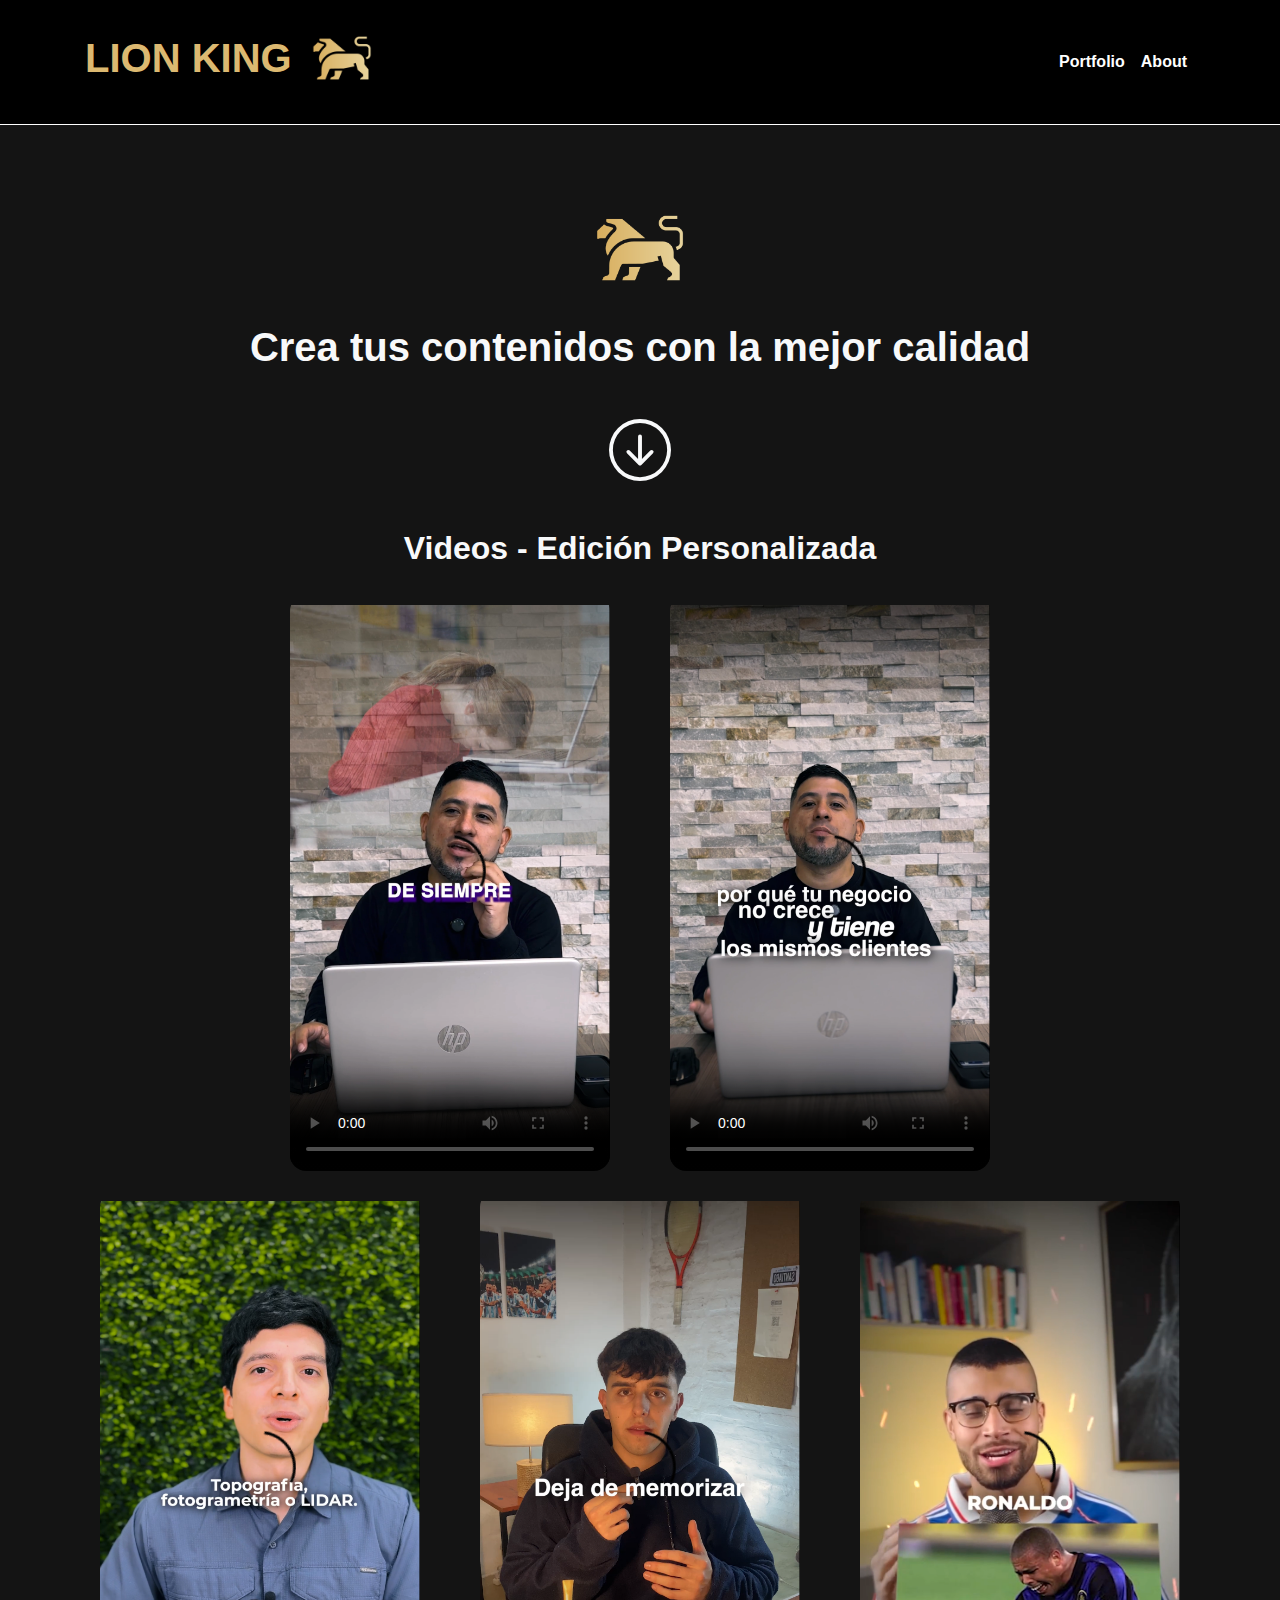
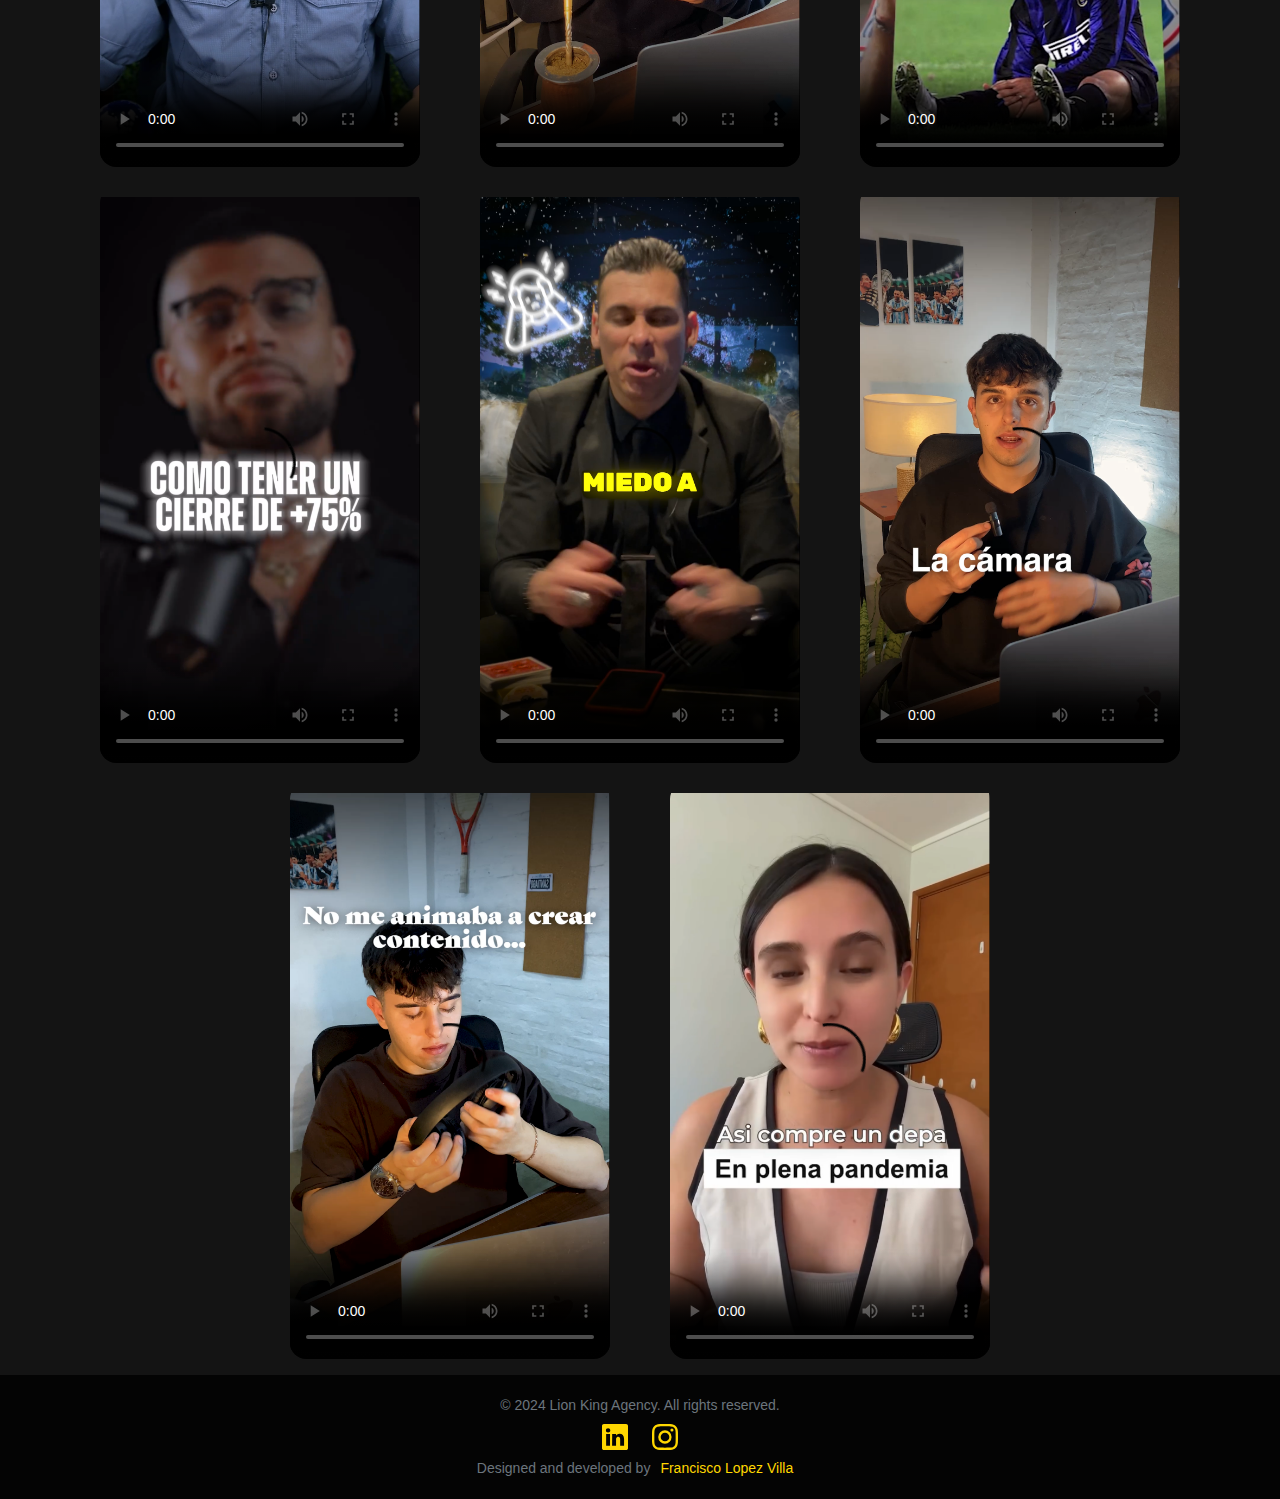
==== index.html @ 88b5148b "Changes in page" ====
<!DOCTYPE html>
<html lang="en">
<head>
    <meta charset="UTF-8">
    <meta name="viewport" content="width=device-width, initial-scale=1.0"> 
    <title>Lion King Agency</title>
    <link rel="icon" href="Lion_Company_Logo_Transparente.png" type="image/x-icon">
    <link rel="stylesheet" href="https://stackpath.bootstrapcdn.com/bootstrap/4.5.2/css/bootstrap.min.css">
    <link rel="stylesheet" href="style.css"> 
    <link rel="preconnect" href="https://fonts.googleapis.com">
    <link rel="preconnect" href="https://fonts.gstatic.com" crossorigin> 
    <link href="https://fonts.googleapis.com/css2?family=Montserrat:ital,wght@0,100..900;1,100..900&display=swap" rel="stylesheet">
</head>
<body class="text-light" style="background-color: rgba(12, 12, 12, 0.97);"> 
    <nav class="navbar navbar-expand-lg navbar-light" style="background-color: rgb(0, 0, 0);">
        <div class="container">
            <a class="d-flex align-items-center text-gold h1 text-decoration-none pointer font-weight-bold">
                <p class="mt-3">LION KING</p>
                <img src="Lion_Company_Logo_Transparente.png" alt="GP Projects logo" width="100" height="100" class="d-inline-block align-middle">
            </a>
            <button class="navbar-toggler" type="button" data-toggle="collapse" data-target="#navbarNav" aria-controls="navbarNav" aria-expanded="false" aria-label="Toggle navigation">
                <span class="navbar-toggler-icon"></span>
            </button> 
            <div class="collapse navbar-collapse" id="navbarNav">
                <ul class="navbar-nav ml-auto">
                    <li class="nav-item">
                        <a class="nav-link" href="/">Portfolio</a>
                    </li>
                    <li class="nav-item">
                        <a class="nav-link" href="/about.html">About</a>
                    </li>
                </ul>
            </div>
        </div>
    </nav>
    <div class="media-container"> 
        <div class="text-center mt-5 mb-5">
            <img src="Lion_Company_Logo_Transparente.png" class="img-fluid" style="width: 150px"  alt="Lion Company Logo">
            <h1 class="font-weight-bold mb-5">Crea tus contenidos con la mejor calidad</h1> 
            <svg xmlns="http://www.w3.org/2000/svg" width="62" height="62" fill="currentColor" class="bi bi-arrow-down-circle bounce" viewBox="0 0 16 16">
                <path fill-rule="evenodd" d="M1 8a7 7 0 1 0 14 0A7 7 0 0 0 1 8m15 0A8 8 0 1 1 0 8a8 8 0 0 1 16 0M8.5 4.5a.5.5 0 0 0-1 0v5.793L5.354 8.146a.5.5 0 1 0-.708.708l3 3a.5.5 0 0 0 .708 0l3-3a.5.5 0 0 0-.708-.708L8.5 10.293z"/>
            </svg>
            
        </div>
        
        <h2 class="h2 font-weight-bold text-center">Videos - Edición Personalizada</h2>
        <div id="media-group-1" class="media-group"></div>
        <div id="media-group-2" class="media-group"></div>
        <div id="media-group-3" class="media-group"></div>
        <div id="media-group-4" class="media-group"></div>
    </div>

    <footer class="footer text-center mt-3">
        <p class="mb-2 text-secondary small-text">
            &copy; 2024 Lion King Agency. All rights reserved.
        </p>
        <div>
            <a href="https://www.linkedin.com/in/francisco-lopez-villa-91b317260/" target="_blank"><svg xmlns="http://www.w3.org/2000/svg" width="26" height="26" fill="currentColor" class="bi bi-linkedin" viewBox="0 0 16 16">
                <path d="M0 1.146C0 .513.526 0 1.175 0h13.65C15.474 0 16 .513 16 1.146v13.708c0 .633-.526 1.146-1.175 1.146H1.175C.526 16 0 15.487 0 14.854zm4.943 12.248V6.169H2.542v7.225zm-1.2-8.212c.837 0 1.358-.554 1.358-1.248-.015-.709-.52-1.248-1.342-1.248S2.4 3.226 2.4 3.934c0 .694.521 1.248 1.327 1.248zm4.908 8.212V9.359c0-.216.016-.432.08-.586.173-.431.568-.878 1.232-.878.869 0 1.216.662 1.216 1.634v3.865h2.401V9.25c0-2.22-1.184-3.252-2.764-3.252-1.274 0-1.845.7-2.165 1.193v.025h-.016l.016-.025V6.169h-2.4c.03.678 0 7.225 0 7.225z"/>
              </svg></a> 
            <a href="https://www.instagram.com/santiferre2_/" target="_blank">
                <svg xmlns="http://www.w3.org/2000/svg" width="26" height="26" fill="currentColor" class="bi bi-instagram" viewBox="0 0 16 16">
                <path d="M8 0C5.829 0 5.556.01 4.703.048 3.85.088 3.269.222 2.76.42a3.9 3.9 0 0 0-1.417.923A3.9 3.9 0 0 0 .42 2.76C.222 3.268.087 3.85.048 4.7.01 5.555 0 5.827 0 8.001c0 2.172.01 2.444.048 3.297.04.852.174 1.433.372 1.942.205.526.478.972.923 1.417.444.445.89.719 1.416.923.51.198 1.09.333 1.942.372C5.555 15.99 5.827 16 8 16s2.444-.01 3.298-.048c.851-.04 1.434-.174 1.943-.372a3.9 3.9 0 0 0 1.416-.923c.445-.445.718-.891.923-1.417.197-.509.332-1.09.372-1.942C15.99 10.445 16 10.173 16 8s-.01-2.445-.048-3.299c-.04-.851-.175-1.433-.372-1.941a3.9 3.9 0 0 0-.923-1.417A3.9 3.9 0 0 0 13.24.42c-.51-.198-1.092-.333-1.943-.372C10.443.01 10.172 0 7.998 0zm-.717 1.442h.718c2.136 0 2.389.007 3.232.046.78.035 1.204.166 1.486.275.373.145.64.319.92.599s.453.546.598.92c.11.281.24.705.275 1.485.039.843.047 1.096.047 3.231s-.008 2.389-.047 3.232c-.035.78-.166 1.203-.275 1.485a2.5 2.5 0 0 1-.599.919c-.28.28-.546.453-.92.598-.28.11-.704.24-1.485.276-.843.038-1.096.047-3.232.047s-2.39-.009-3.233-.047c-.78-.036-1.203-.166-1.485-.276a2.5 2.5 0 0 1-.92-.598 2.5 2.5 0 0 1-.6-.92c-.109-.281-.24-.705-.275-1.485-.038-.843-.046-1.096-.046-3.233s.008-2.388.046-3.231c.036-.78.166-1.204.276-1.486.145-.373.319-.64.599-.92s.546-.453.92-.598c.282-.11.705-.24 1.485-.276.738-.034 1.024-.044 2.515-.045zm4.988 1.328a.96.96 0 1 0 0 1.92.96.96 0 0 0 0-1.92m-4.27 1.122a4.109 4.109 0 1 0 0 8.217 4.109 4.109 0 0 0 0-8.217m0 1.441a2.667 2.667 0 1 1 0 5.334 2.667 2.667 0 0 1 0-5.334"/>
              </svg>
            </a> 
            
        </div>
        <p class="small-text mt-2 text-secondary mb-0">
            Designed and developed by<a href="https://www.linkedin.com/in/francisco-lopez-villa-91b317260/" target="_blank">Francisco Lopez Villa</a>
        </p>
    </footer>

    <script src="https://code.jquery.com/jquery-3.5.1.slim.min.js"></script>
    <script src="https://cdn.jsdelivr.net/npm/@popperjs/core@2.9.2/dist/umd/popper.min.js"></script>
    <script src="https://stackpath.bootstrapcdn.com/bootstrap/4.5.2/js/bootstrap.min.js"></script>
    <script type="text/javascript" src="https://assets.calendly.com/assets/external/widget.js" async></script>
    <script src="script.js" defer></script>
</body>
</html>
---- style.css ----
.navbar {
    border-bottom: 1px solid white;  
} 

.pointer{
    cursor: pointer;
} 

.font-title{
    font-family: "Edu AU VIC WA NT Hand", cursive;
    font-optical-sizing: auto;
} 
.text-gold{
    color: #dcb971;
} 
.text-gold:hover{
    color: #bc9c5b;
}

.footer {
    background-color: rgba(0, 0, 0, 0.8); 
    color: white;
    padding: 20px 0;
}
.footer a {
    color: #FFD700; 
    text-decoration: none; 
    margin: 0 10px; 
}
.footer a:hover {
    text-decoration: underline; 
}
.footer .small-text {
    font-size: 0.875rem; 
}

.navbar-brand img {
    width: 100%; 
    height: 60px;
}

.navbar-toggler-icon {
    background-image: url('data:image/svg+xml,%3Csvg xmlns="http://www.w3.org/2000/svg" viewBox="0 0 30 30" fill="none"%3E%3Cpath stroke="%23ffffff" stroke-width="2" d="M4 6h22M4 15h22M4 24h22"/%3E%3C/svg%3E');
}

.navbar-toggler {
    border: none; 
    background-color: white; 
}


.nav-link {
    color: white !important;
    font-weight: 700;
}

.nav-link:hover {
    color: rgb(255, 238, 0) !important; 
}

.media-container {
    display: flex;
    flex-direction: column;
    align-items: center;
}

.media-group {
    display: flex;
    gap: 60px;  
    justify-content: center;
    margin-top: 20px;
    width: 100%;
}

.media-item {
    flex: 1 1 calc(33.333% - 20px); 
    max-width: 200px; 
    box-sizing: border-box;
}

.video-item, .cover-item {
    position: relative;
    padding:18rem 10rem; 
    overflow: hidden;
}

.video-item video, .cover-item img {
    position: absolute;
    top: 0;
    left: 0;
    width: 100%;
    height: 100%;
    object-fit: contain; 
    border-radius: 1rem;
}

.carousel-control-prev,
.carousel-control-next {
    width: 5%; 
    top: 50%;
    transform: translateY(-50%);
    height: 100%; 
}

.carousel-control-prev {
    left: 5%; 
}

.carousel-control-next {
    right: 5%; 
}

.carousel-control-prev-icon,
.carousel-control-next-icon {
    background-color: rgba(0, 0, 0, 0.5);
    border-radius: 50%; 
}

.carousel-item img {
    height: 700px; 
    width: 500px;
    object-fit: contain; 
}

@media (max-width: 767.98px) {
    .navbar-brand img {
        height: 50px; 
    }

    .navbar-collapse {
        margin-top: 10px;
    } 

    .media-group {
        display: flex; 
        flex-direction: column;
        gap: 20px; 
        justify-content: center; 
        align-items: center;
        width: 100%;
    }    
    .media-item {
        flex: 1 1 calc(50% - 20px); 
    }

    .video-item, .cover-item {
        padding:10rem 6rem; 
    }

    .carousel-control-prev,
    .carousel-control-next {
        width: 8%; 
    }

    .carousel-item img {
        height: 500px;  
    }
}

@media (max-width: 575.98px) {
    .media-item {
        flex: 1 1 100%; 
    }

    .video-item, .cover-item {
        padding: 13rem 8rem; 
    }

    .carousel-control-prev,
    .carousel-control-next {
        width: 10%; 
    }

    .carousel-item img {
        height: 400px;  
    }
}
@keyframes bounce {
    0%, 20%, 50%, 80%, 100% {
        transform: translateY(0);
    }
    40% {
        transform: translateY(-20px);
    }
    60% {
        transform: translateY(-10px);
    }
}

.bounce {
    animation: bounce 2s infinite;
}
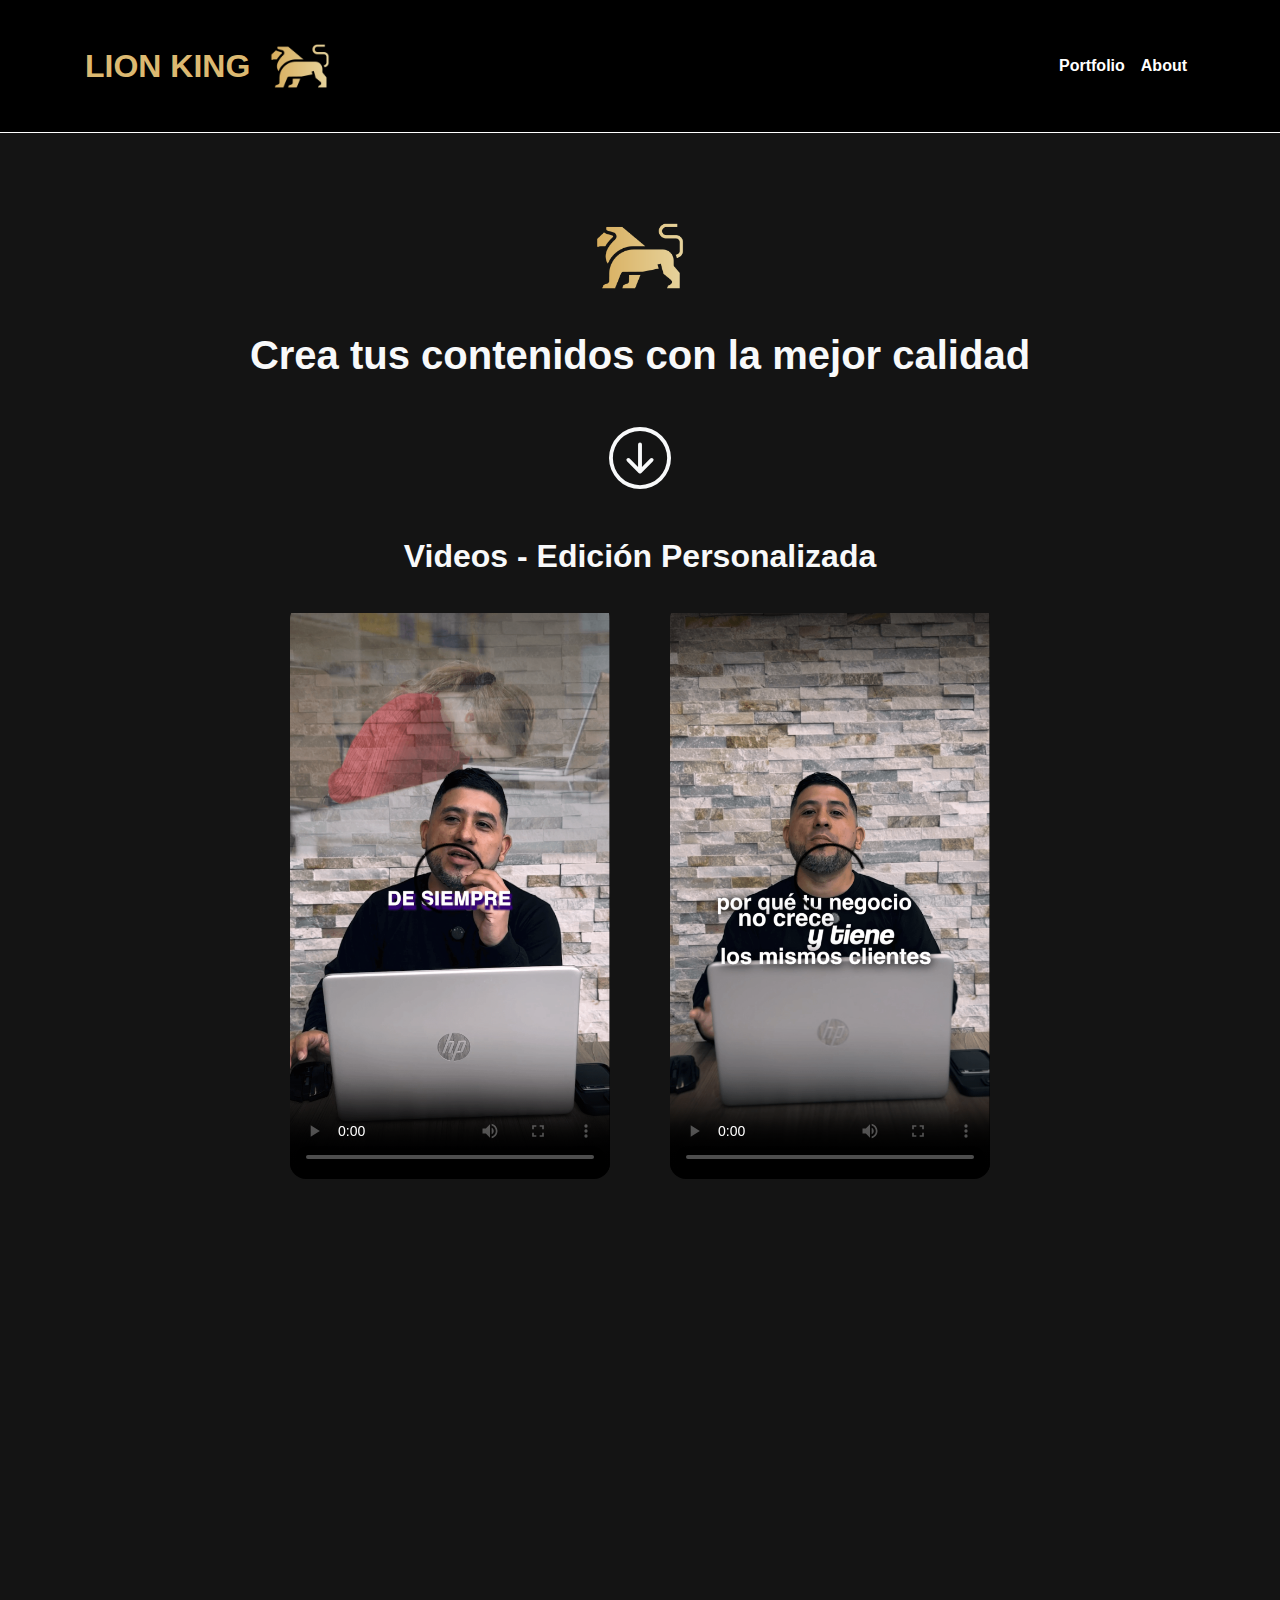
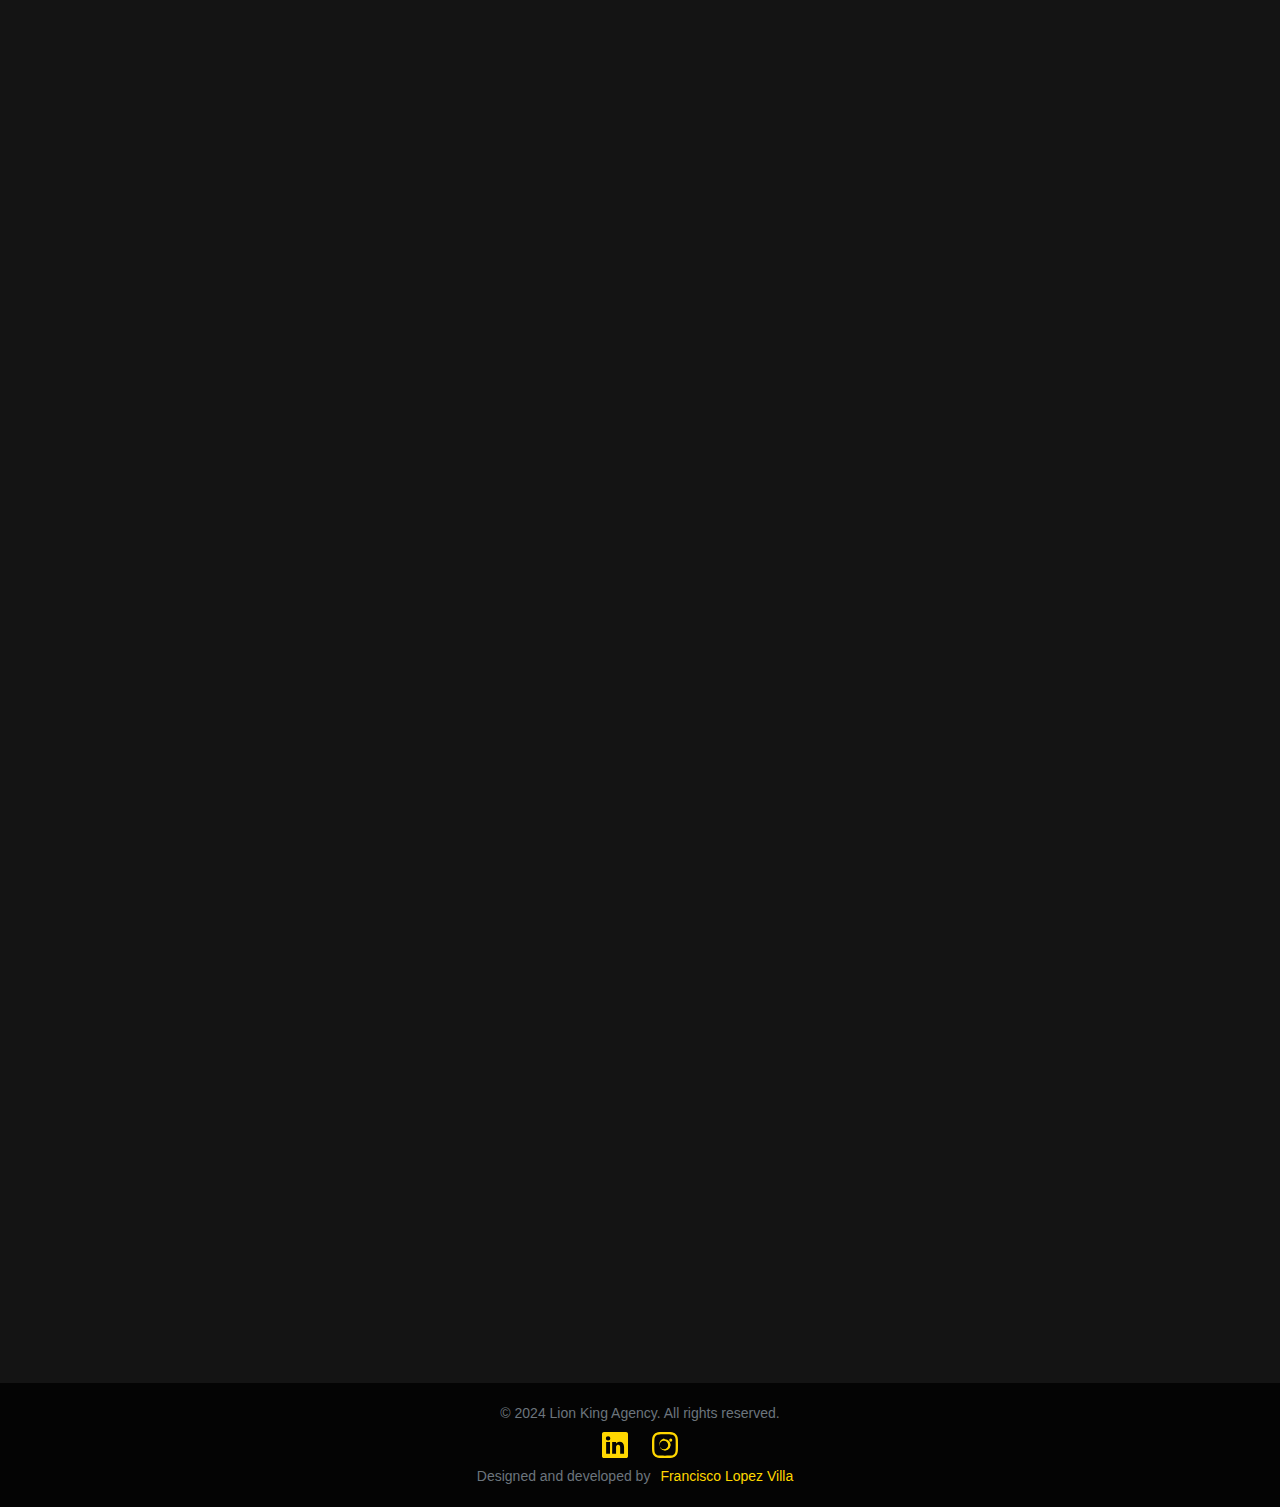
==== commit 8ae6c50c: "Added fade in animation" ====
--- a/index.html
+++ b/index.html
@@ -10,11 +10,12 @@
     <link rel="preconnect" href="https://fonts.googleapis.com">
     <link rel="preconnect" href="https://fonts.gstatic.com" crossorigin> 
     <link href="https://fonts.googleapis.com/css2?family=Montserrat:ital,wght@0,100..900;1,100..900&display=swap" rel="stylesheet">
+    <link rel="stylesheet" href="https://cdn.jsdelivr.net/npm/aos@2.3.4/dist/aos.css">
 </head>
-<body class="text-light" style="background-color: rgba(12, 12, 12, 0.97);"> 
-    <nav class="navbar navbar-expand-lg navbar-light" style="background-color: rgb(0, 0, 0);">
+<body class="text-light" style="background-color: rgba(12, 12, 12, 0.97);">
+    <nav class="navbar navbar-expand-lg d-flex navbar-light align-items-center" style="background-color: rgb(0, 0, 0);">
         <div class="container">
-            <a class="d-flex align-items-center text-gold h1 text-decoration-none pointer font-weight-bold">
+            <a class="d-flex align-items-center text-gold h2 text-decoration-none pointer mt-2 font-weight-bold">
                 <p class="mt-3">LION KING</p>
                 <img src="Lion_Company_Logo_Transparente.png" alt="GP Projects logo" width="100" height="100" class="d-inline-block align-middle">
             </a>
@@ -40,7 +41,6 @@
             <svg xmlns="http://www.w3.org/2000/svg" width="62" height="62" fill="currentColor" class="bi bi-arrow-down-circle bounce" viewBox="0 0 16 16">
                 <path fill-rule="evenodd" d="M1 8a7 7 0 1 0 14 0A7 7 0 0 0 1 8m15 0A8 8 0 1 1 0 8a8 8 0 0 1 16 0M8.5 4.5a.5.5 0 0 0-1 0v5.793L5.354 8.146a.5.5 0 1 0-.708.708l3 3a.5.5 0 0 0 .708 0l3-3a.5.5 0 0 0-.708-.708L8.5 10.293z"/>
             </svg>
-            
         </div>
         
         <h2 class="h2 font-weight-bold text-center">Videos - Edición Personalizada</h2>
@@ -60,10 +60,9 @@
               </svg></a> 
             <a href="https://www.instagram.com/santiferre2_/" target="_blank">
                 <svg xmlns="http://www.w3.org/2000/svg" width="26" height="26" fill="currentColor" class="bi bi-instagram" viewBox="0 0 16 16">
-                <path d="M8 0C5.829 0 5.556.01 4.703.048 3.85.088 3.269.222 2.76.42a3.9 3.9 0 0 0-1.417.923A3.9 3.9 0 0 0 .42 2.76C.222 3.268.087 3.85.048 4.7.01 5.555 0 5.827 0 8.001c0 2.172.01 2.444.048 3.297.04.852.174 1.433.372 1.942.205.526.478.972.923 1.417.444.445.89.719 1.416.923.51.198 1.09.333 1.942.372C5.555 15.99 5.827 16 8 16s2.444-.01 3.298-.048c.851-.04 1.434-.174 1.943-.372a3.9 3.9 0 0 0 1.416-.923c.445-.445.718-.891.923-1.417.197-.509.332-1.09.372-1.942C15.99 10.445 16 10.173 16 8s-.01-2.445-.048-3.299c-.04-.851-.175-1.433-.372-1.941a3.9 3.9 0 0 0-.923-1.417A3.9 3.9 0 0 0 13.24.42c-.51-.198-1.092-.333-1.943-.372C10.443.01 10.172 0 7.998 0zm-.717 1.442h.718c2.136 0 2.389.007 3.232.046.78.035 1.204.166 1.486.275.373.145.64.319.92.599s.453.546.598.92c.11.281.24.705.275 1.485.039.843.047 1.096.047 3.231s-.008 2.389-.047 3.232c-.035.78-.166 1.203-.275 1.485a2.5 2.5 0 0 1-.599.919c-.28.28-.546.453-.92.598-.28.11-.704.24-1.485.276-.843.038-1.096.047-3.232.047s-2.39-.009-3.233-.047c-.78-.036-1.203-.166-1.485-.276a2.5 2.5 0 0 1-.92-.598 2.5 2.5 0 0 1-.6-.92c-.109-.281-.24-.705-.275-1.485-.038-.843-.046-1.096-.046-3.233s.008-2.388.046-3.231c.036-.78.166-1.204.276-1.486.145-.373.319-.64.599-.92s.546-.453.92-.598c.282-.11.705-.24 1.485-.276.738-.034 1.024-.044 2.515-.045zm4.988 1.328a.96.96 0 1 0 0 1.92.96.96 0 0 0 0-1.92m-4.27 1.122a4.109 4.109 0 1 0 0 8.217 4.109 4.109 0 0 0 0-8.217m0 1.441a2.667 2.667 0 1 1 0 5.334 2.667 2.667 0 0 1 0-5.334"/>
+                <path d="M8 0C5.829 0 5.556.01 4.703.048 3.85.088 3.269.222 2.76.42a3.9 3.9 0 0 0-1.417.923A3.9 3.9 0 0 0 .42 2.76C.222 3.268.087 3.85.048 4.7.01 5.555 0 5.827 0 8.001c0 2.172.01 2.444.048 3.297.04.852.174 1.433.372 1.942.205.526.478.972.923 1.417.444.445.89.719 1.416.923.51.198 1.09.333 1.942.372C5.555 15.99 5.827 16 8 16s2.444-.01 3.298-.048c.851-.04 1.434-.174 1.943-.372a3.9 3.9 0 0 0 1.416-.923c.445-.445.718-.891.923-1.417.197-.509.332-1.09.372-1.942C15.99 10.445 16 10.173 16 8s-.01-2.445-.048-3.299c-.04-.851-.175-1.433-.372-1.941a3.9 3.9 0 0 0-.923-1.417A3.9 3.9 0 0 0 13.24.42c-.51-.198-1.092-.333-1.943-.372C10.443.01 10.172 0 7.998 0zm-.717 1.442h.718c2.135 0 2.388.008 3.233.047.78.036 1.204.166 1.487.276.374.145.641.319.921.599.28.28.454.547.6.921.11.283.24.707.276 1.487.039.845.046 1.098.046 3.233s-.007 2.388-.046 3.233c-.036.78-.166 1.204-.276 1.487a2.463 2.463 0 0 1-.6.921c-.28.28-.547.454-.921.599-.283.11-.707.24-1.487.276-.845.039-1.098.046-3.233.046s-2.388-.007-3.233-.046c-.78-.036-1.204-.166-1.487-.276a2.463 2.463 0 0 1-.921-.6 2.463 2.463 0 0 1-.599-.921c-.11-.283-.24-.707-.276-1.487-.039-.845-.046-1.098-.046-3.233s.007-2.388.046-3.233c.036-.78.166-1.204.276-1.487a2.463 2.463 0 0 1 .6-.921 2.463 2.463 0 0 1 .921-.599c.283-.11.707-.24 1.487-.276.845-.039 1.098-.046 3.233-.046zm0 2.526A4.032 4.032 0 0 0 4.473 8 4.032 4.032 0 0 0 8 11.526 4.032 4.032 0 0 0 11.527 8 4.032 4.032 0 0 0 8 4.473zm0 1.36a2.667 2.667 0 1 1 0 5.334 2.667 2.667 0 0 1 0-5.334zm5.209-.351a.96.96 0 1 1-1.92 0 .96.96 0 0 1 1.92 0z"/>
               </svg>
-            </a> 
-            
+            </a>
         </div>
         <p class="small-text mt-2 text-secondary mb-0">
             Designed and developed by<a href="https://www.linkedin.com/in/francisco-lopez-villa-91b317260/" target="_blank">Francisco Lopez Villa</a>
@@ -71,9 +70,9 @@
     </footer>
 
     <script src="https://code.jquery.com/jquery-3.5.1.slim.min.js"></script>
-    <script src="https://cdn.jsdelivr.net/npm/@popperjs/core@2.9.2/dist/umd/popper.min.js"></script>
+    <script src="https://cdn.jsdelivr.net/npm/@popperjs/core@2.5.3/dist/umd/popper.min.js"></script>
     <script src="https://stackpath.bootstrapcdn.com/bootstrap/4.5.2/js/bootstrap.min.js"></script>
-    <script type="text/javascript" src="https://assets.calendly.com/assets/external/widget.js" async></script>
-    <script src="script.js" defer></script>
+    <script src="script.js"></script>
+    <script src="https://cdn.jsdelivr.net/npm/aos@2.3.4/dist/aos.js"></script>
 </body>
 </html>
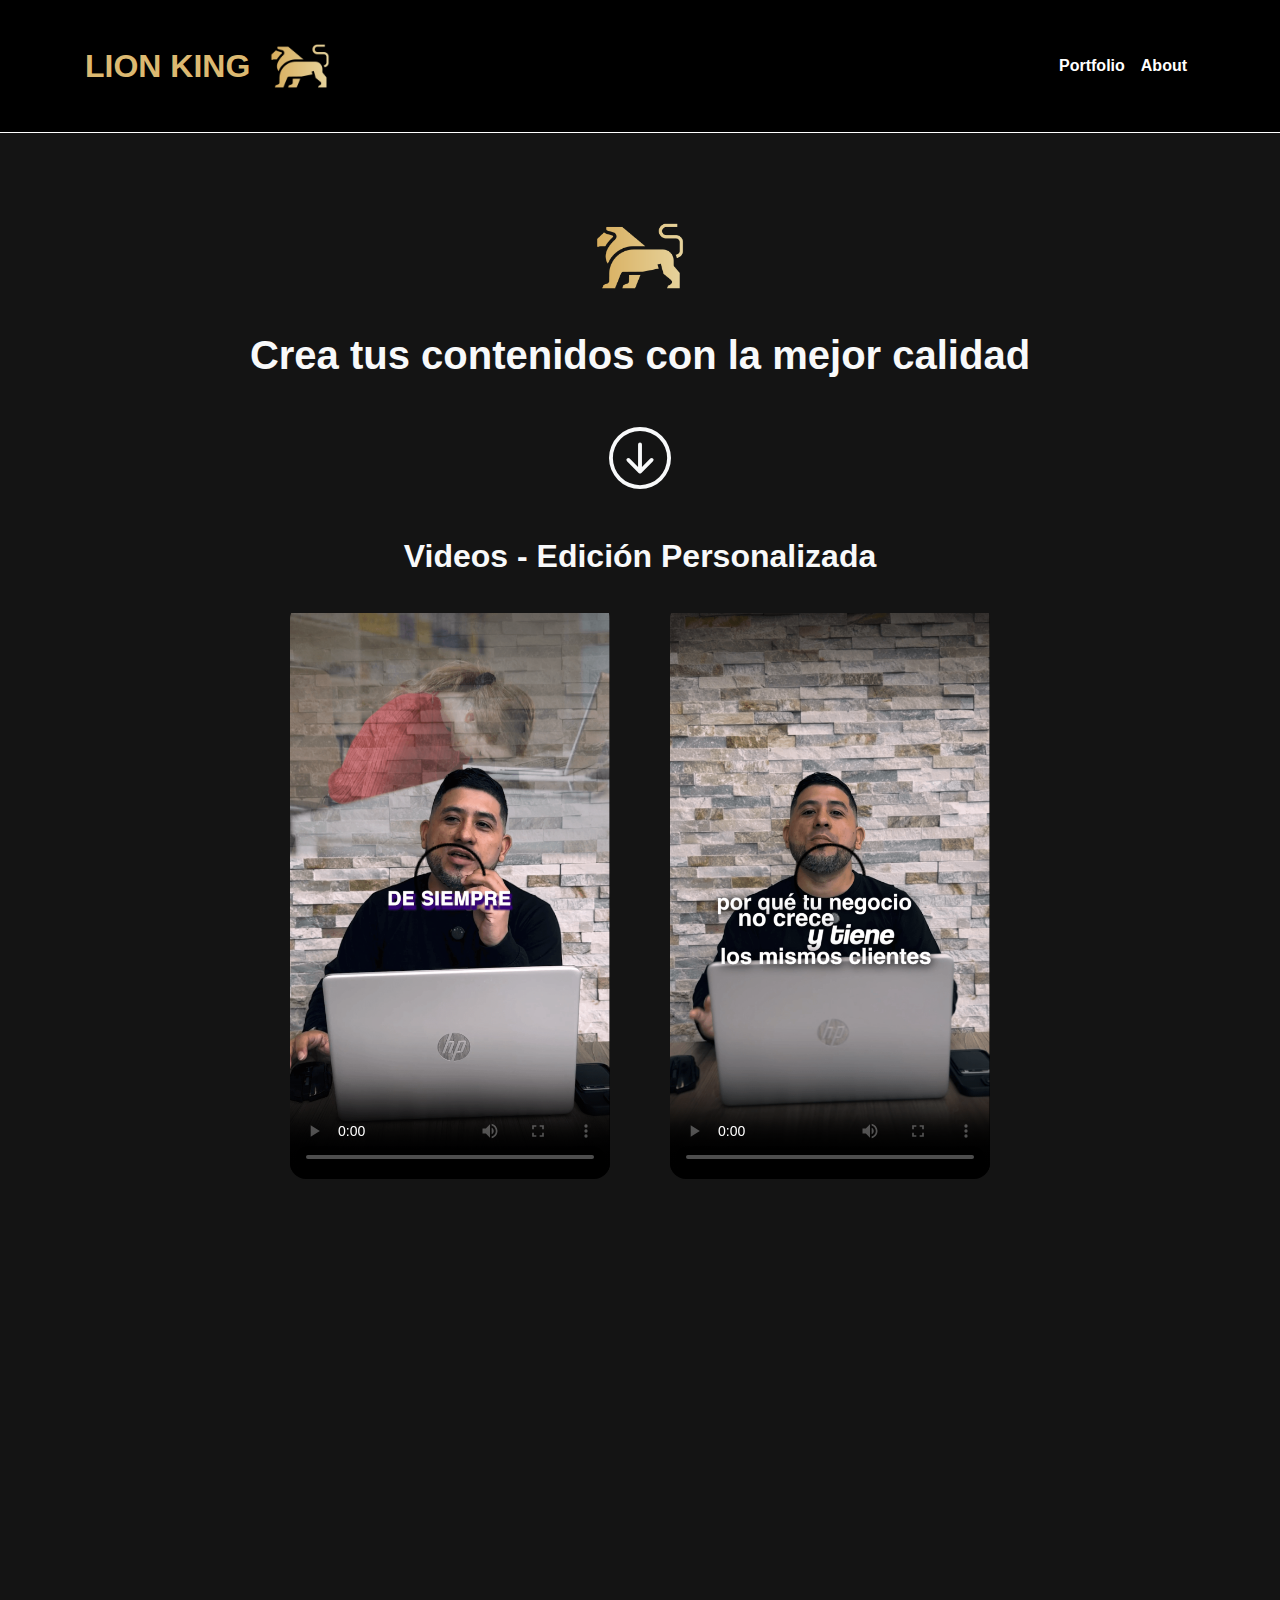
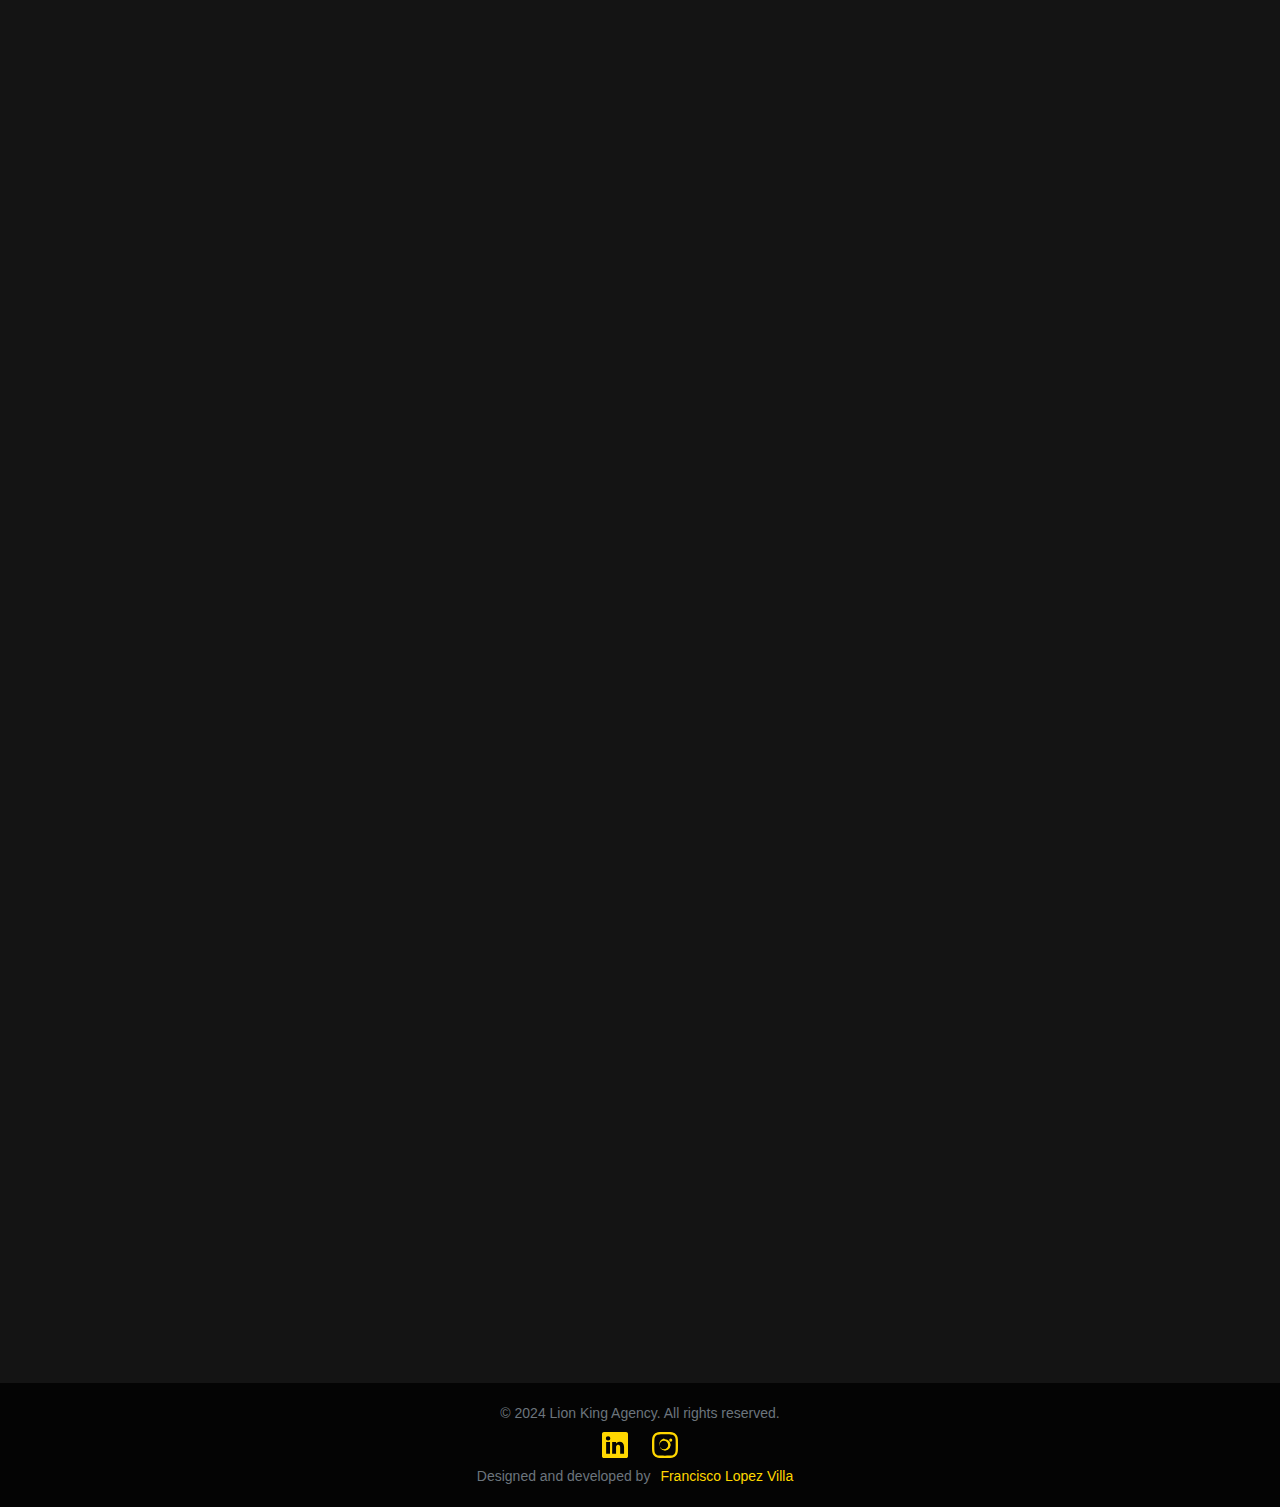
==== commit 1f0a1f08: "changes in link" ====
--- a/index.html
+++ b/index.html
@@ -55,7 +55,7 @@
             &copy; 2024 Lion King Agency. All rights reserved.
         </p>
         <div>
-            <a href="https://www.linkedin.com/in/francisco-lopez-villa-91b317260/" target="_blank"><svg xmlns="http://www.w3.org/2000/svg" width="26" height="26" fill="currentColor" class="bi bi-linkedin" viewBox="0 0 16 16">
+            <a href="https://www.linkedin.com/in/santiago-ferreiro-a231257b/" target="_blank"><svg xmlns="http://www.w3.org/2000/svg" width="26" height="26" fill="currentColor" class="bi bi-linkedin" viewBox="0 0 16 16">
                 <path d="M0 1.146C0 .513.526 0 1.175 0h13.65C15.474 0 16 .513 16 1.146v13.708c0 .633-.526 1.146-1.175 1.146H1.175C.526 16 0 15.487 0 14.854zm4.943 12.248V6.169H2.542v7.225zm-1.2-8.212c.837 0 1.358-.554 1.358-1.248-.015-.709-.52-1.248-1.342-1.248S2.4 3.226 2.4 3.934c0 .694.521 1.248 1.327 1.248zm4.908 8.212V9.359c0-.216.016-.432.08-.586.173-.431.568-.878 1.232-.878.869 0 1.216.662 1.216 1.634v3.865h2.401V9.25c0-2.22-1.184-3.252-2.764-3.252-1.274 0-1.845.7-2.165 1.193v.025h-.016l.016-.025V6.169h-2.4c.03.678 0 7.225 0 7.225z"/>
               </svg></a> 
             <a href="https://www.instagram.com/santiferre2_/" target="_blank">
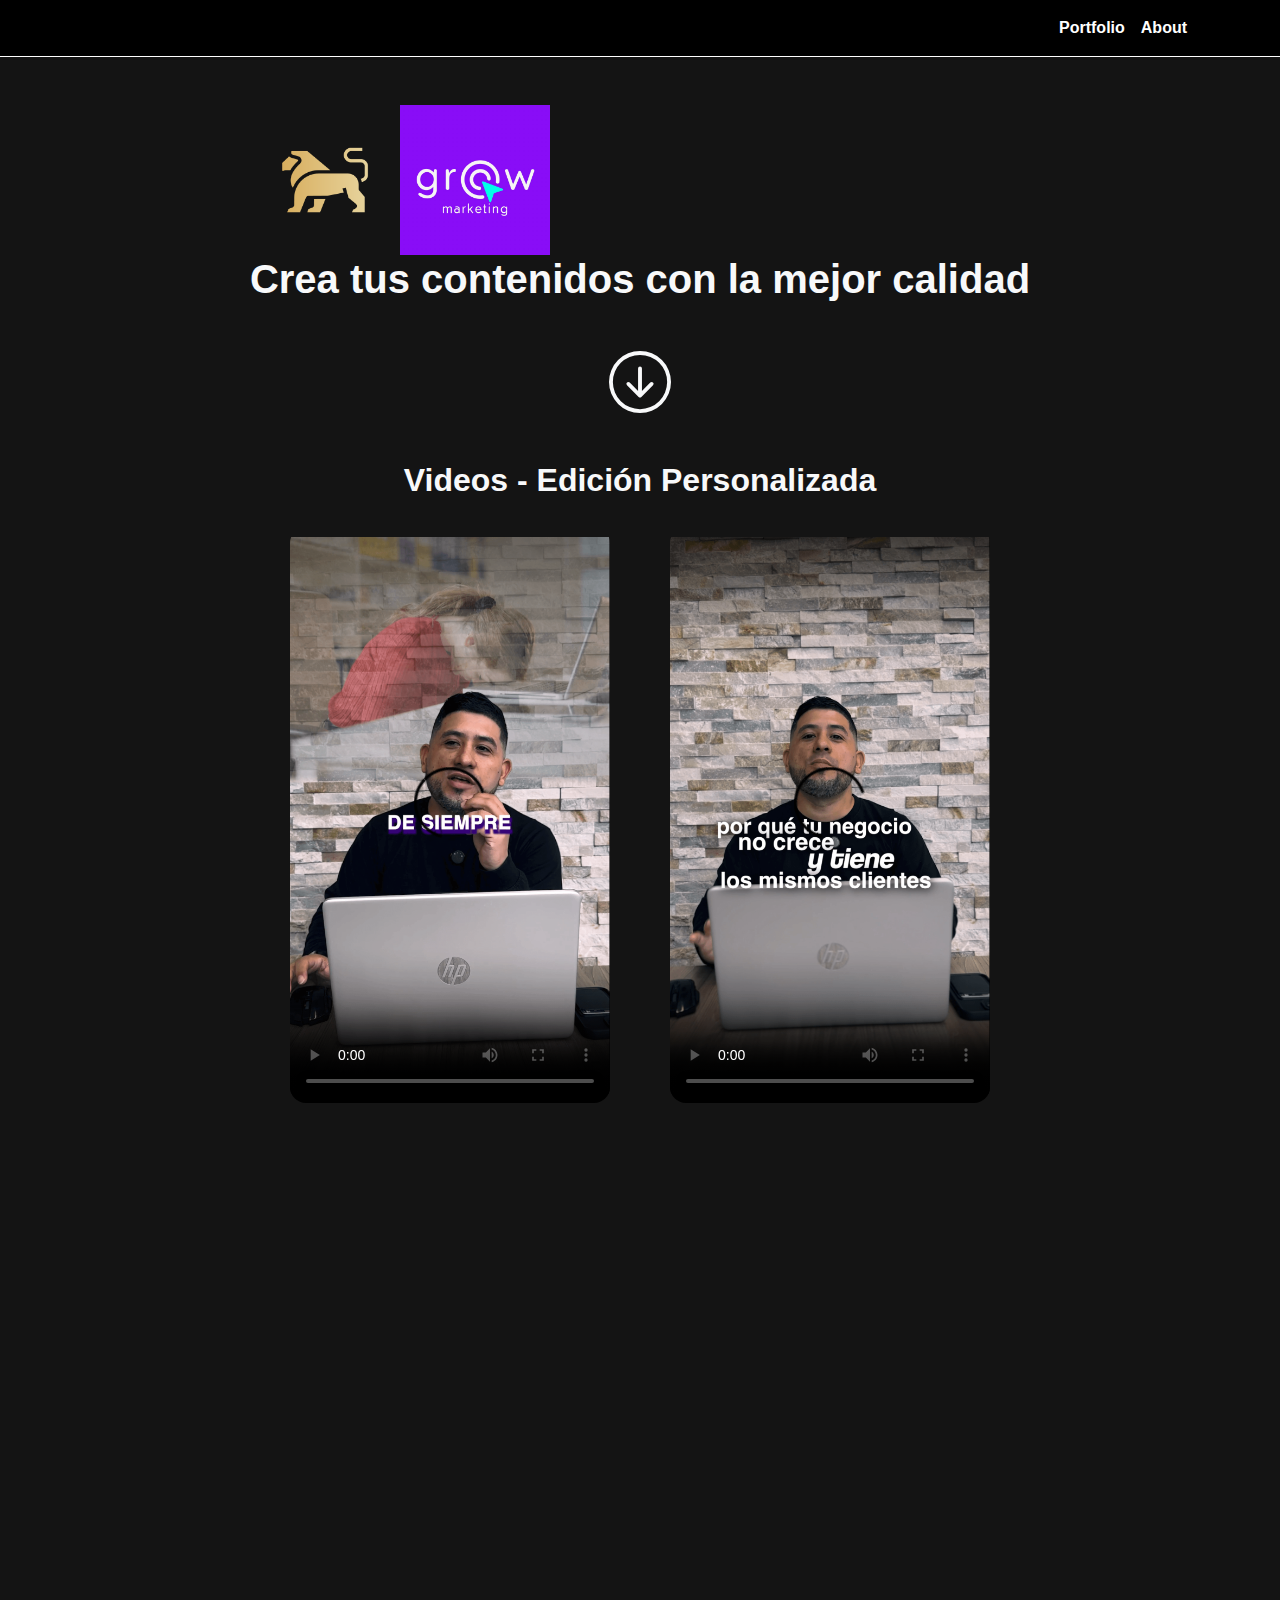
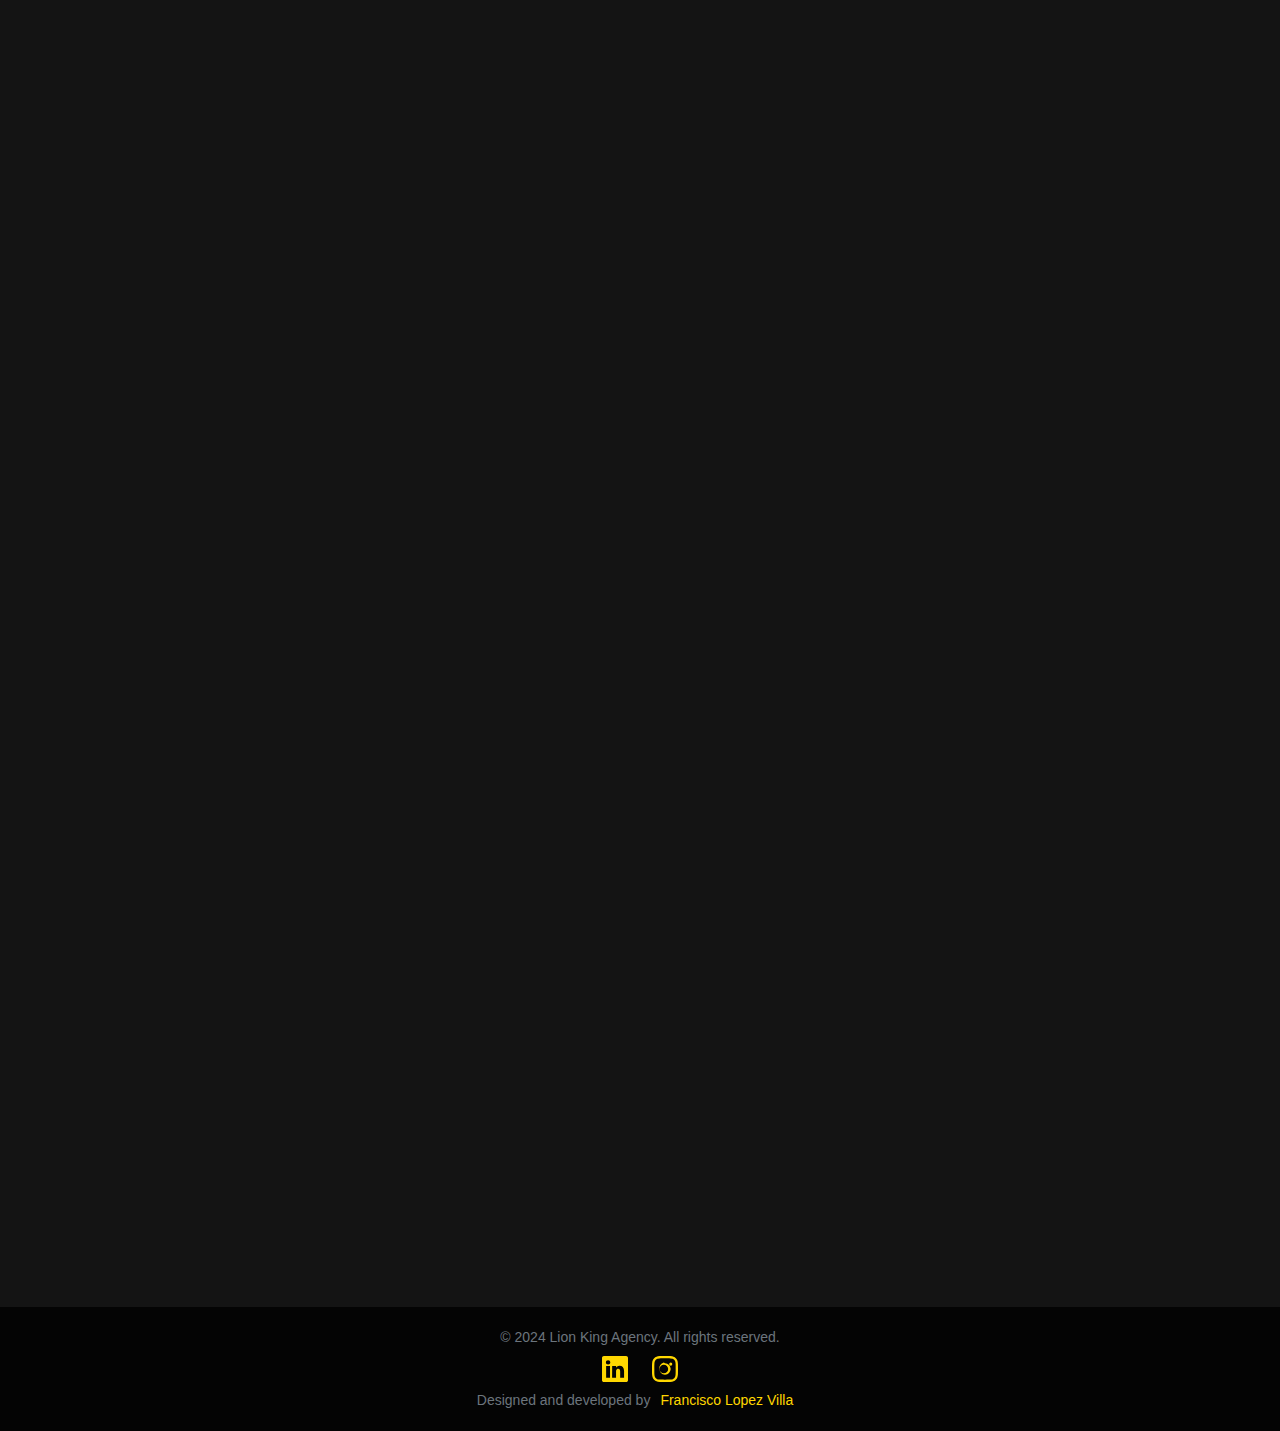
==== commit b7f41f5f: "Added grow marketing logo" ====
--- a/index.html
+++ b/index.html
@@ -15,10 +15,6 @@
 <body class="text-light" style="background-color: rgba(12, 12, 12, 0.97);">
     <nav class="navbar navbar-expand-lg d-flex navbar-light align-items-center" style="background-color: rgb(0, 0, 0);">
         <div class="container">
-            <a class="d-flex align-items-center text-gold h2 text-decoration-none pointer mt-2 font-weight-bold">
-                <p class="mt-3">LION KING</p>
-                <img src="Lion_Company_Logo_Transparente.png" alt="GP Projects logo" width="100" height="100" class="d-inline-block align-middle">
-            </a>
             <button class="navbar-toggler" type="button" data-toggle="collapse" data-target="#navbarNav" aria-controls="navbarNav" aria-expanded="false" aria-label="Toggle navigation">
                 <span class="navbar-toggler-icon"></span>
             </button> 
@@ -35,8 +31,11 @@
         </div>
     </nav>
     <div class="media-container"> 
-        <div class="text-center mt-5 mb-5">
-            <img src="Lion_Company_Logo_Transparente.png" class="img-fluid" style="width: 150px"  alt="Lion Company Logo">
+        <div class="text-center mt-5 mb-5"> 
+            <div class="d-flex">
+                <img src="Lion_Company_Logo_Transparente.png" class="img-fluid" style="width: 150px"  alt="Lion Company Logo">
+                <img src="IMG_5358.JPG" class="img-fluid" style="width: 150px"  alt="Lion Company Logo">
+            </div>
             <h1 class="font-weight-bold mb-5">Crea tus contenidos con la mejor calidad</h1> 
             <svg xmlns="http://www.w3.org/2000/svg" width="62" height="62" fill="currentColor" class="bi bi-arrow-down-circle bounce" viewBox="0 0 16 16">
                 <path fill-rule="evenodd" d="M1 8a7 7 0 1 0 14 0A7 7 0 0 0 1 8m15 0A8 8 0 1 1 0 8a8 8 0 0 1 16 0M8.5 4.5a.5.5 0 0 0-1 0v5.793L5.354 8.146a.5.5 0 1 0-.708.708l3 3a.5.5 0 0 0 .708 0l3-3a.5.5 0 0 0-.708-.708L8.5 10.293z"/>
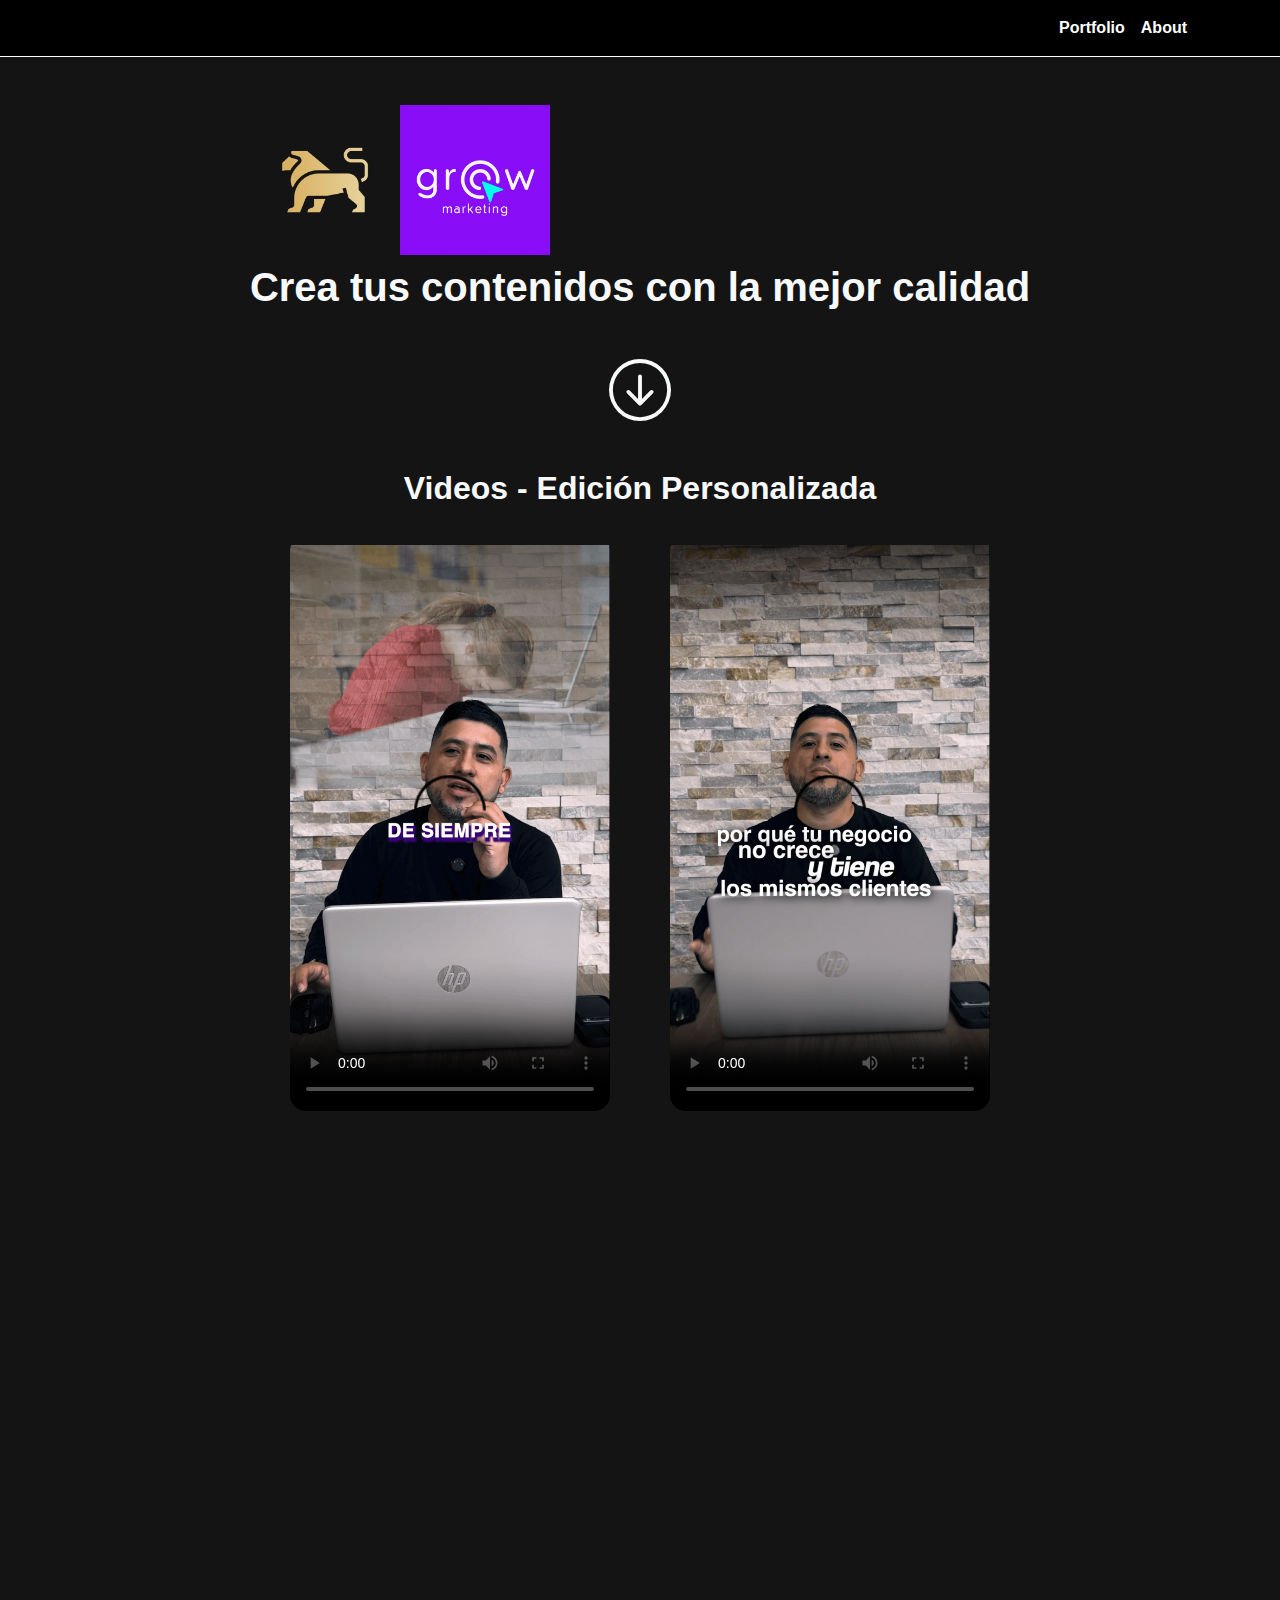
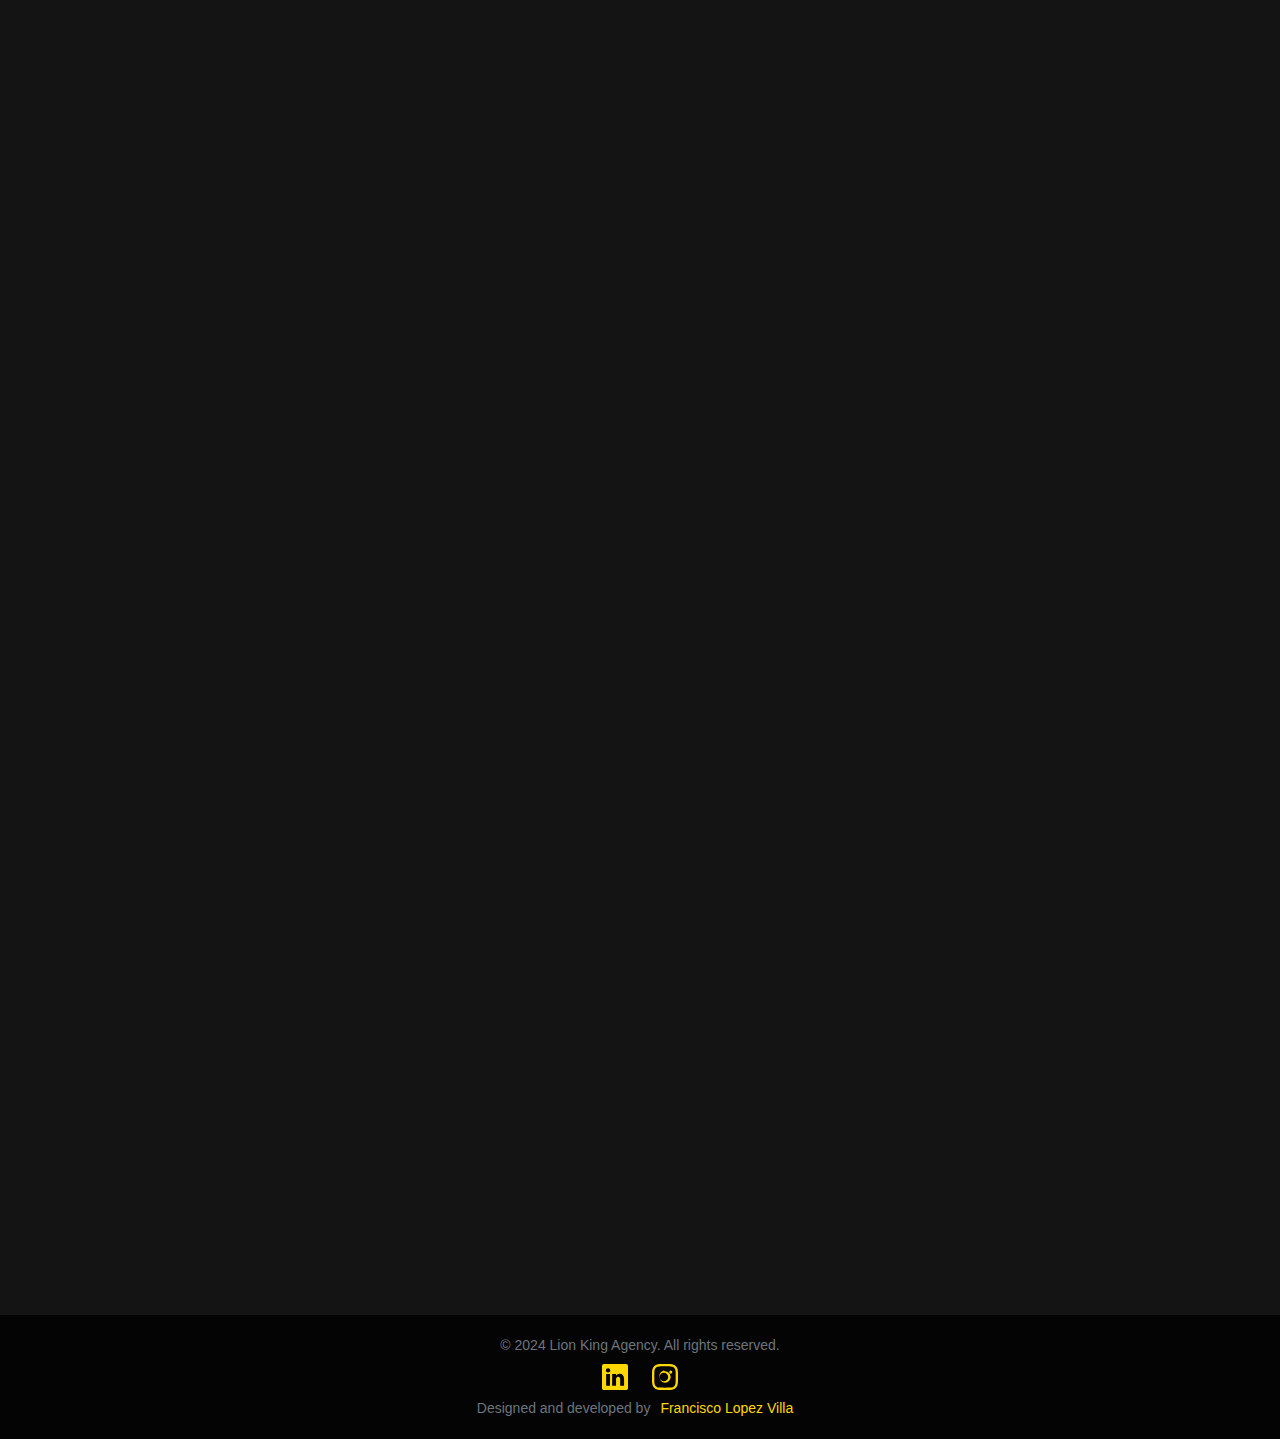
==== commit 298e8622: "Added grow marketing logo" ====
--- a/index.html
+++ b/index.html
@@ -32,7 +32,7 @@
     </nav>
     <div class="media-container"> 
         <div class="text-center mt-5 mb-5"> 
-            <div class="d-flex">
+            <div class="d-flex align-items-center mb-2">
                 <img src="Lion_Company_Logo_Transparente.png" class="img-fluid" style="width: 150px"  alt="Lion Company Logo">
                 <img src="IMG_5358.JPG" class="img-fluid" style="width: 150px"  alt="Lion Company Logo">
             </div>
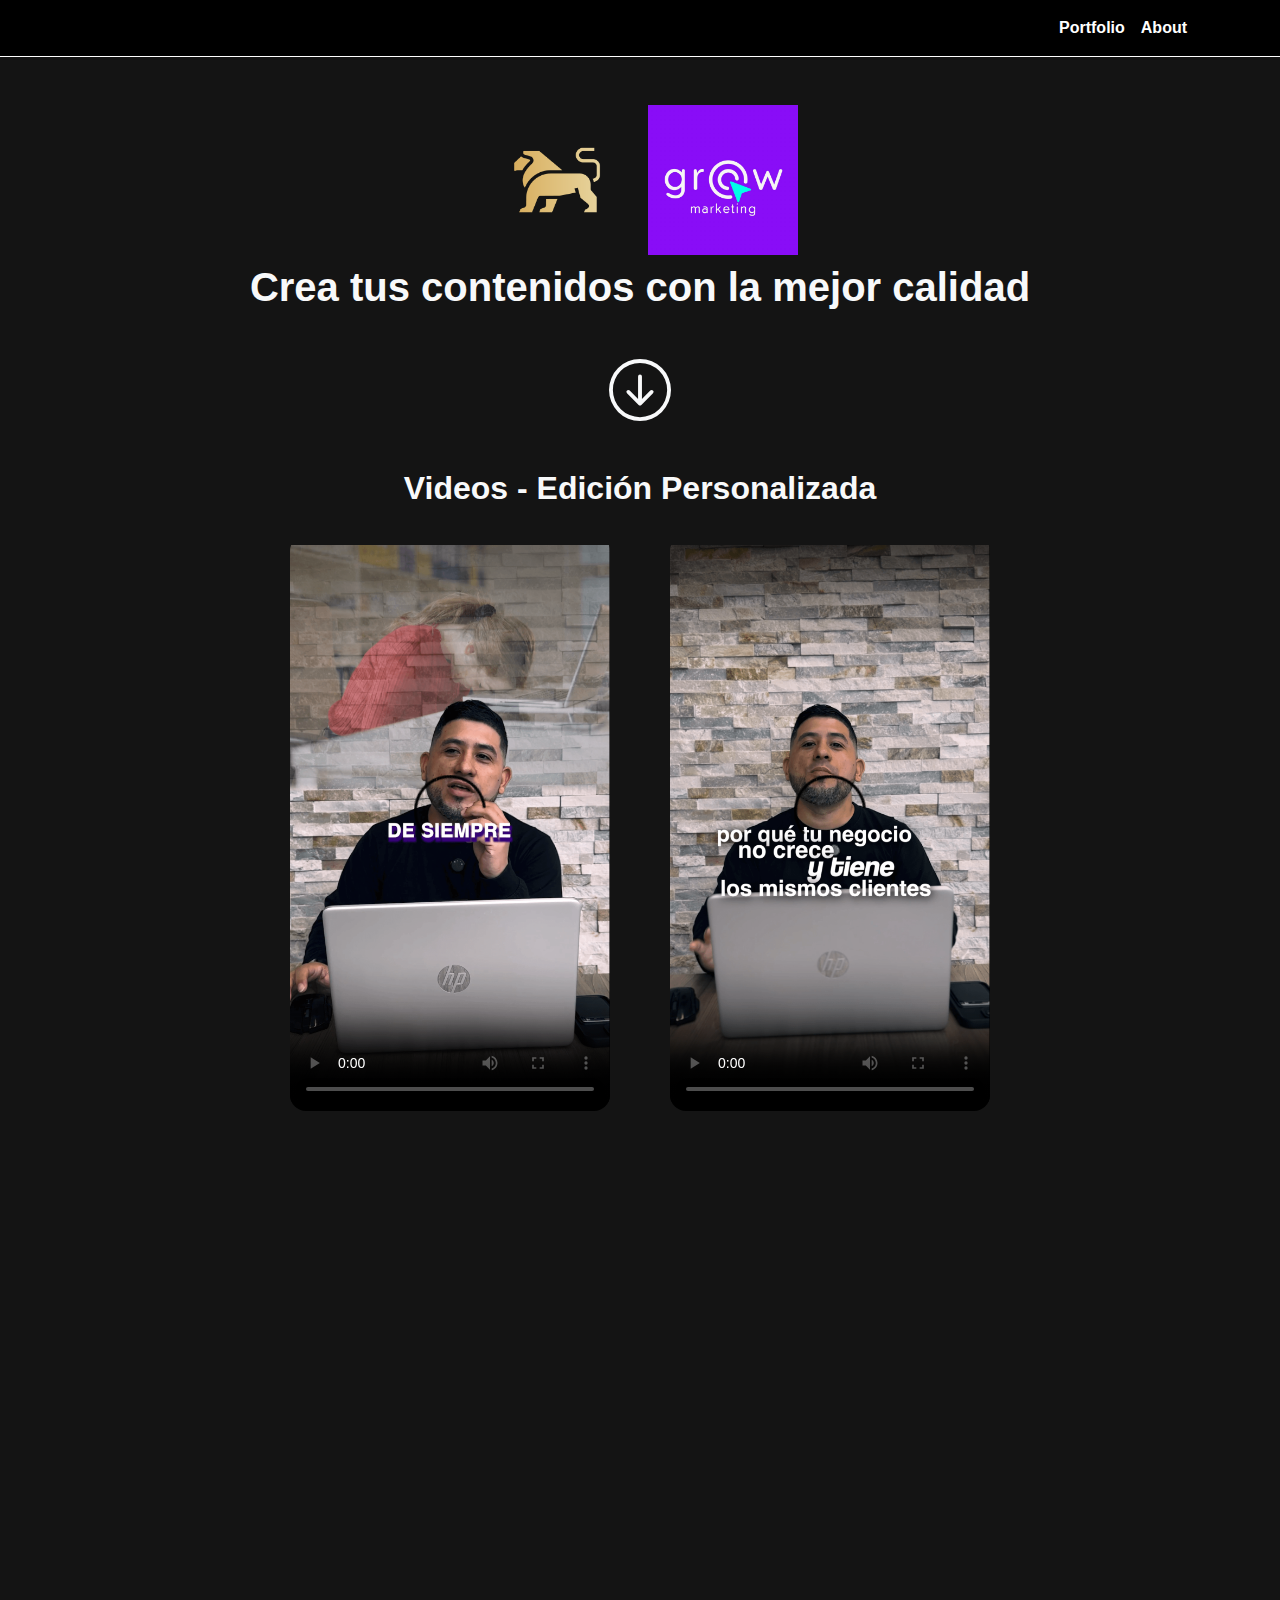
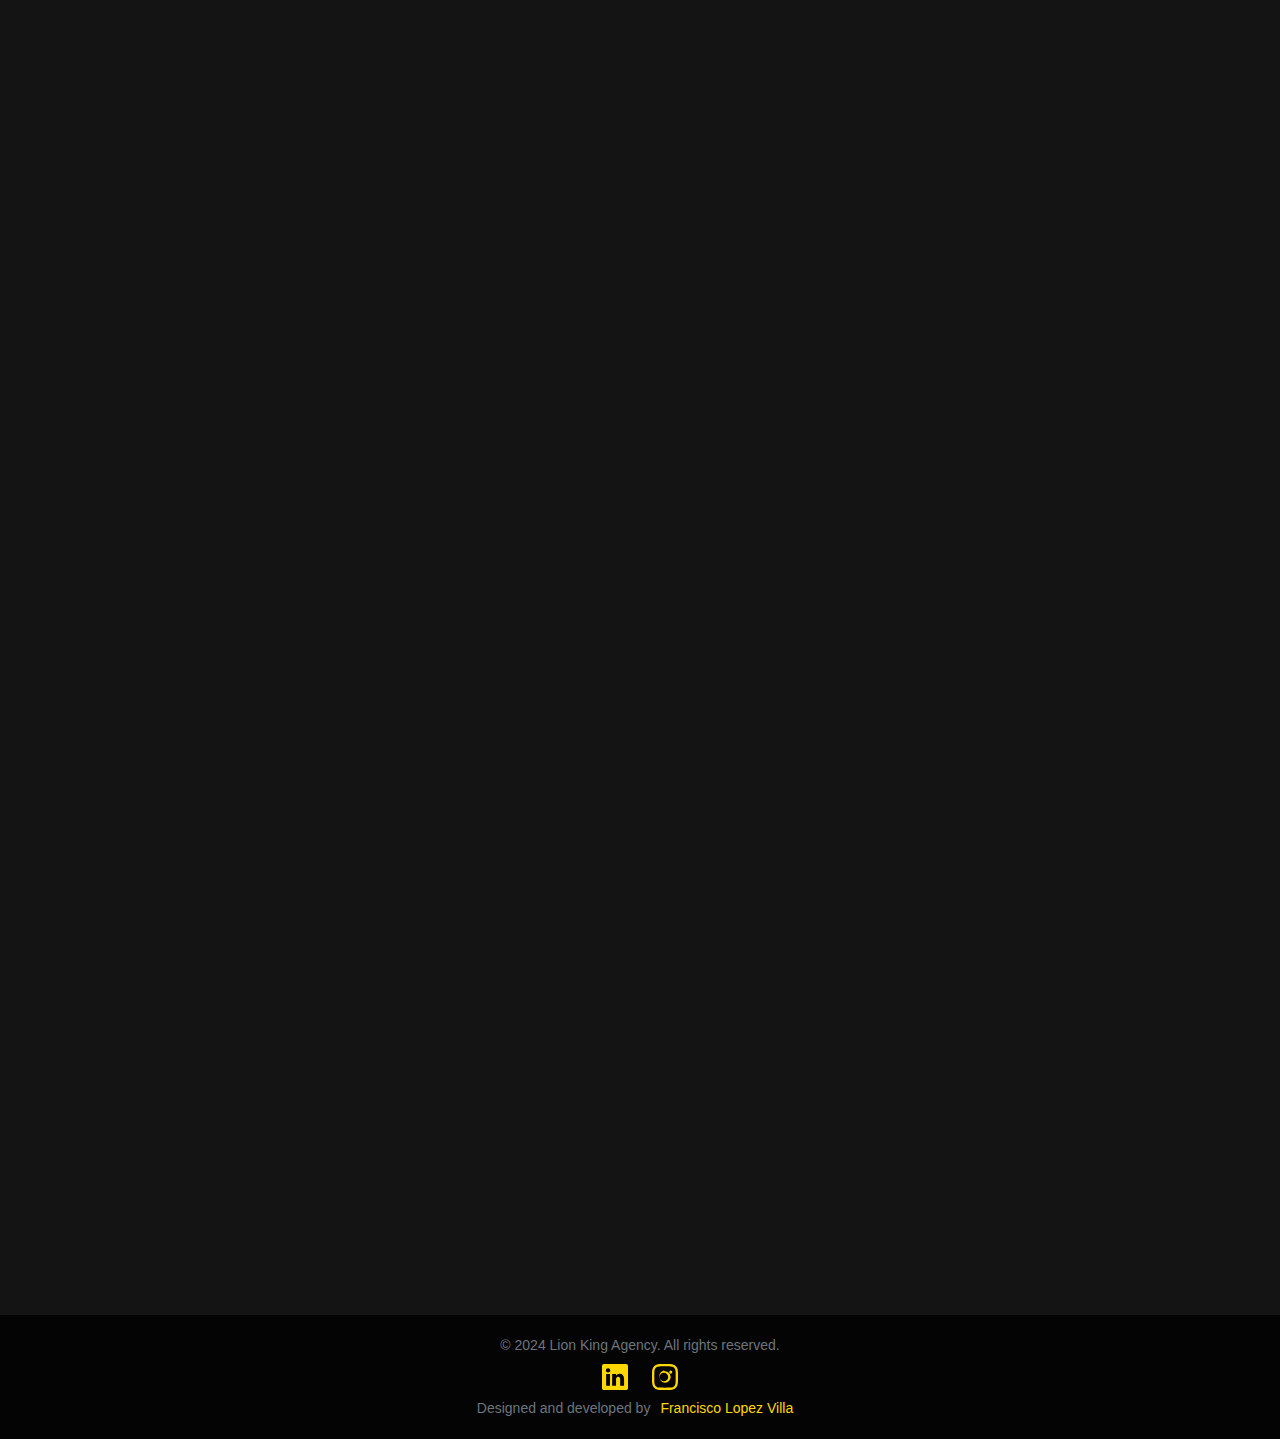
==== commit f1fe6688: "Added grow marketing logo" ====
--- a/index.html
+++ b/index.html
@@ -32,10 +32,10 @@
     </nav>
     <div class="media-container"> 
         <div class="text-center mt-5 mb-5"> 
-            <div class="d-flex align-items-center mb-2">
-                <img src="Lion_Company_Logo_Transparente.png" class="img-fluid" style="width: 150px"  alt="Lion Company Logo">
-                <img src="IMG_5358.JPG" class="img-fluid" style="width: 150px"  alt="Lion Company Logo">
-            </div>
+            <div class="d-flex justify-content-center align-items-center mb-2">
+                <img src="Lion_Company_Logo_Transparente.png" class="img-fluid mx-2" style="width: 150px;" alt="Lion Company Logo">
+                <img src="IMG_5358.JPG" class="img-fluid mx-2" style="width: 150px;" alt="Lion Company Logo">
+            </div>            
             <h1 class="font-weight-bold mb-5">Crea tus contenidos con la mejor calidad</h1> 
             <svg xmlns="http://www.w3.org/2000/svg" width="62" height="62" fill="currentColor" class="bi bi-arrow-down-circle bounce" viewBox="0 0 16 16">
                 <path fill-rule="evenodd" d="M1 8a7 7 0 1 0 14 0A7 7 0 0 0 1 8m15 0A8 8 0 1 1 0 8a8 8 0 0 1 16 0M8.5 4.5a.5.5 0 0 0-1 0v5.793L5.354 8.146a.5.5 0 1 0-.708.708l3 3a.5.5 0 0 0 .708 0l3-3a.5.5 0 0 0-.708-.708L8.5 10.293z"/>
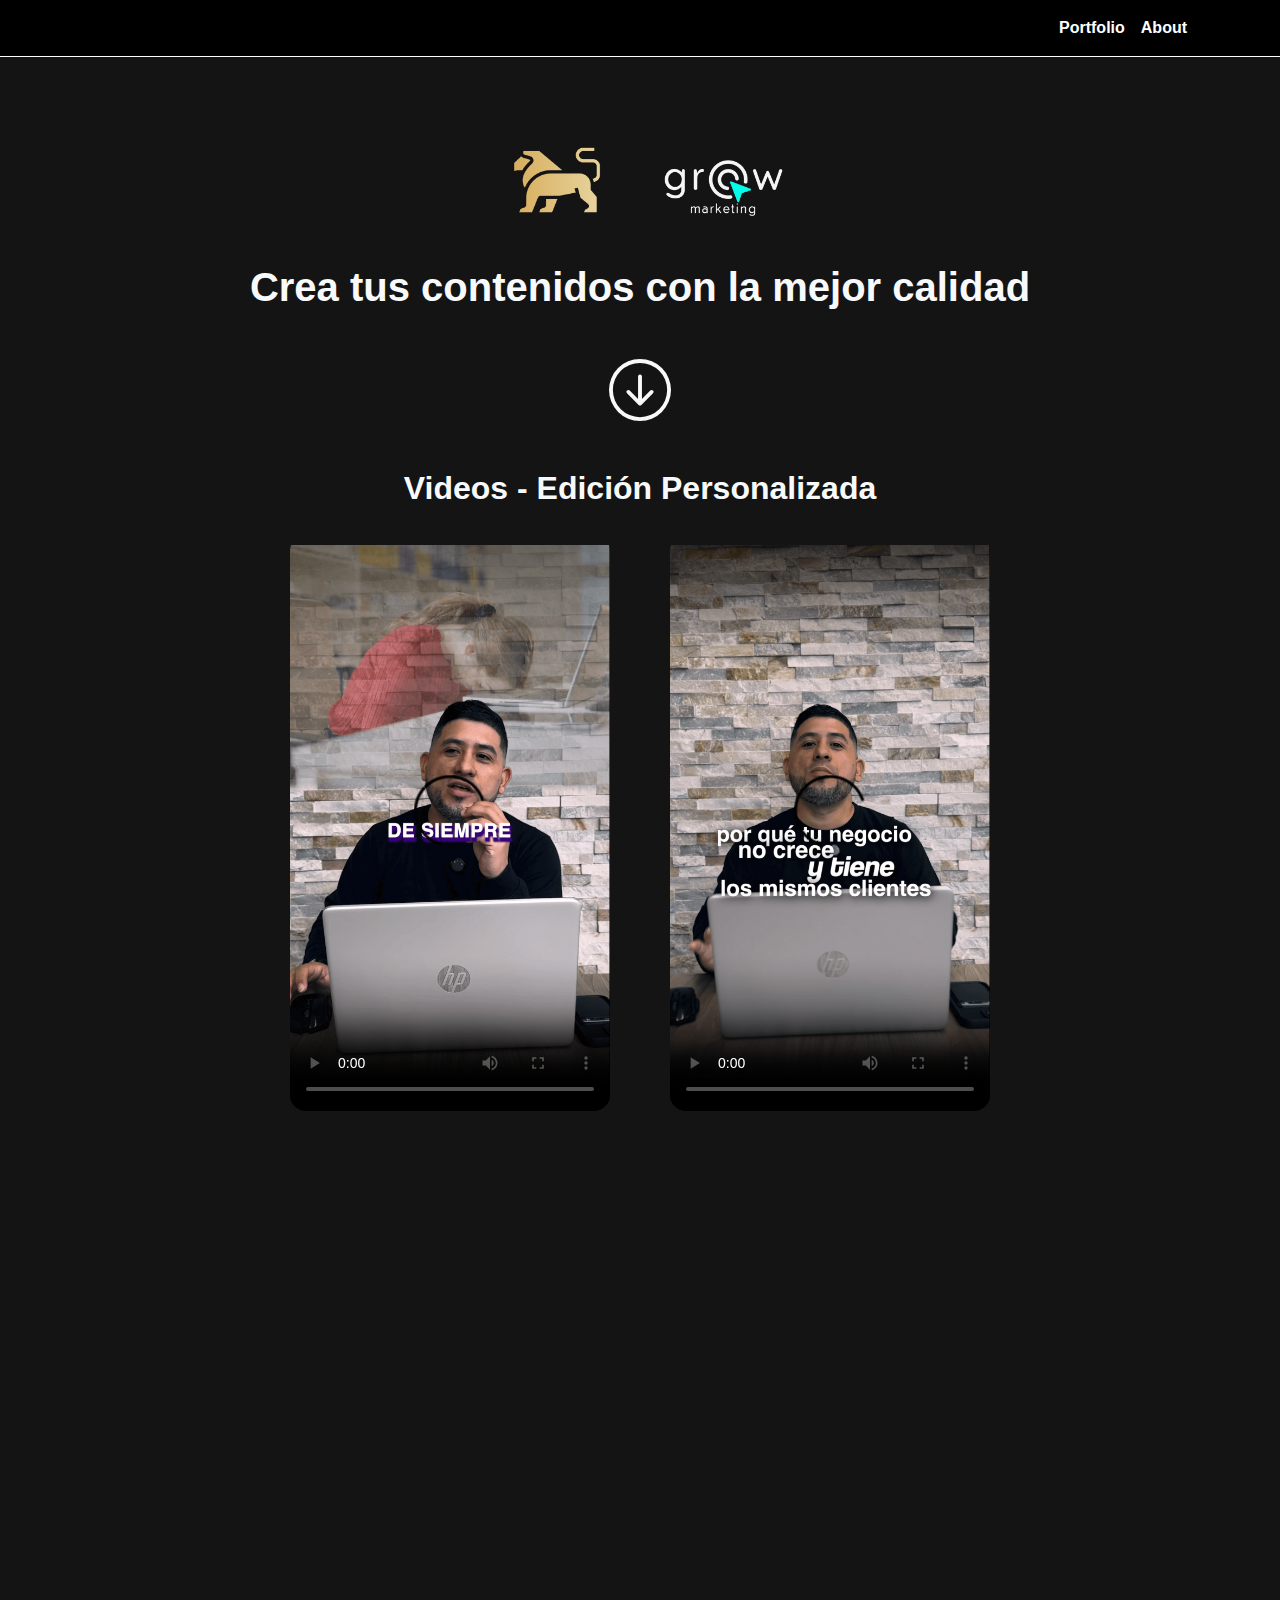
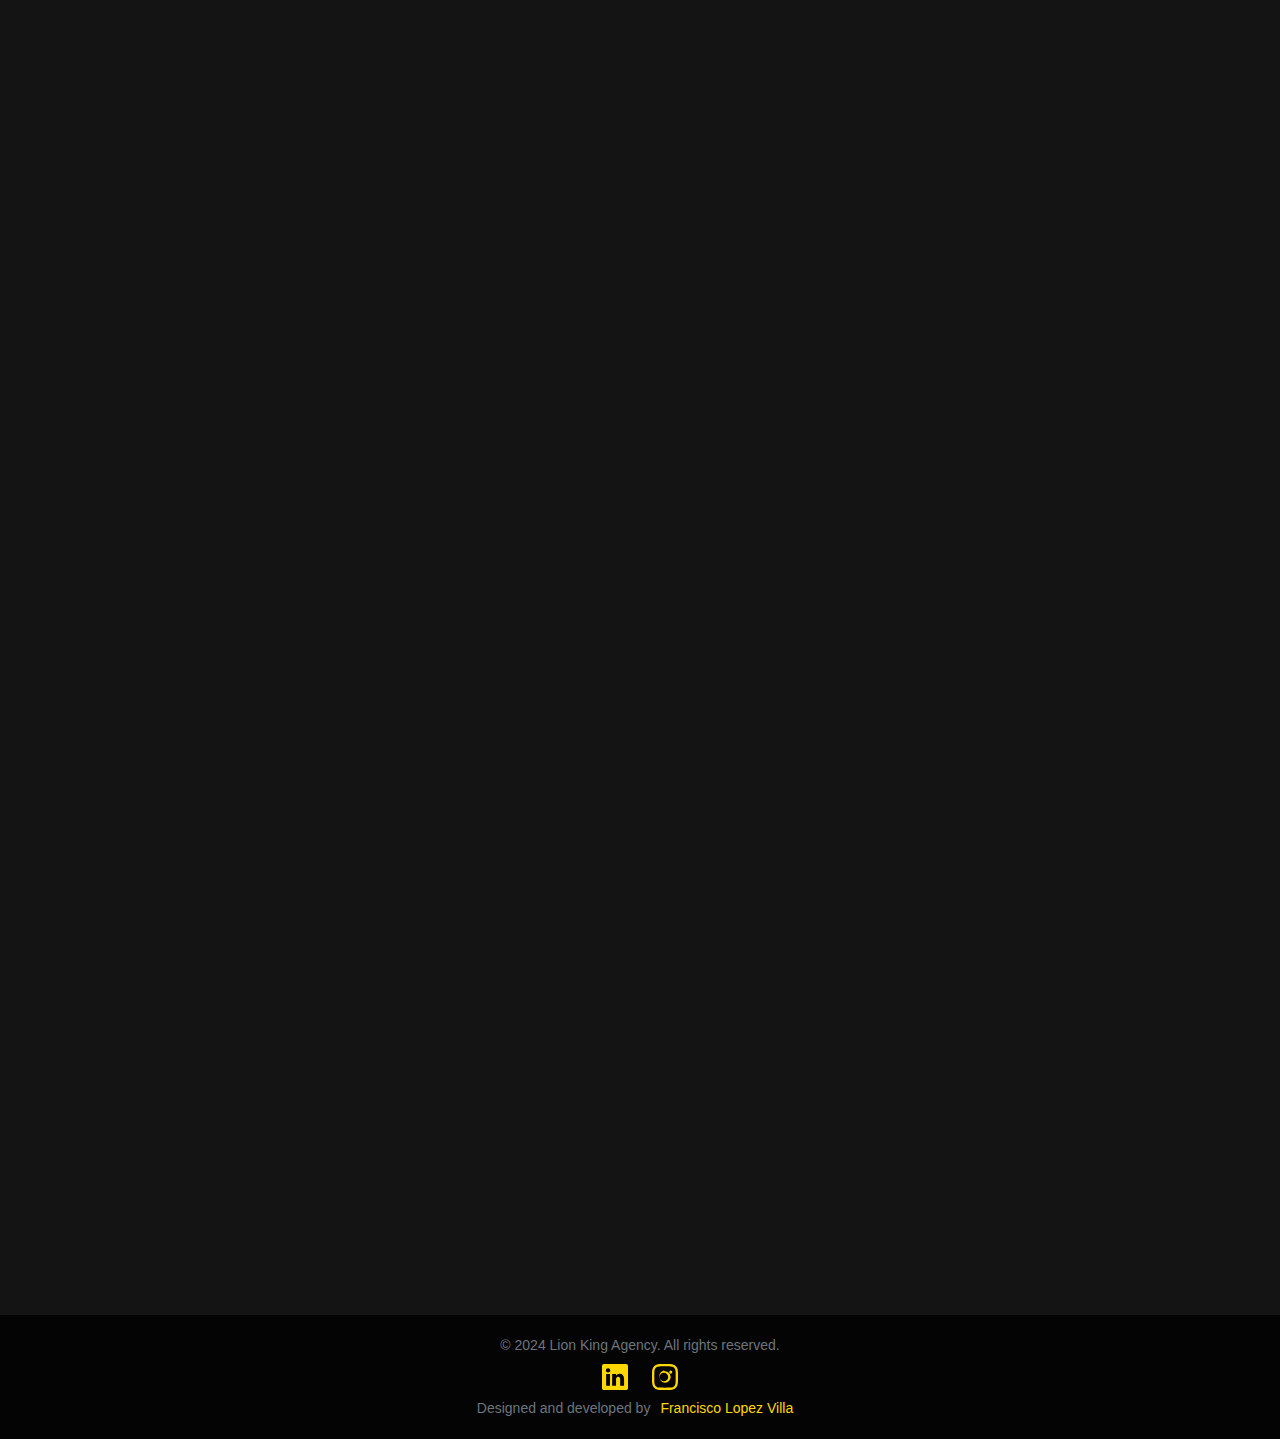
==== commit 85296b14: "changed grow marketing image" ====
--- a/index.html
+++ b/index.html
@@ -34,7 +34,7 @@
         <div class="text-center mt-5 mb-5"> 
             <div class="d-flex justify-content-center align-items-center mb-2">
                 <img src="Lion_Company_Logo_Transparente.png" class="img-fluid mx-2" style="width: 150px;" alt="Lion Company Logo">
-                <img src="IMG_5358.JPG" class="img-fluid mx-2" style="width: 150px;" alt="Lion Company Logo">
+                <img src="IMG_5358-removebg.png" class="img-fluid mx-2" style="width: 150px;" alt="Lion Company Logo">
             </div>            
             <h1 class="font-weight-bold mb-5">Crea tus contenidos con la mejor calidad</h1> 
             <svg xmlns="http://www.w3.org/2000/svg" width="62" height="62" fill="currentColor" class="bi bi-arrow-down-circle bounce" viewBox="0 0 16 16">
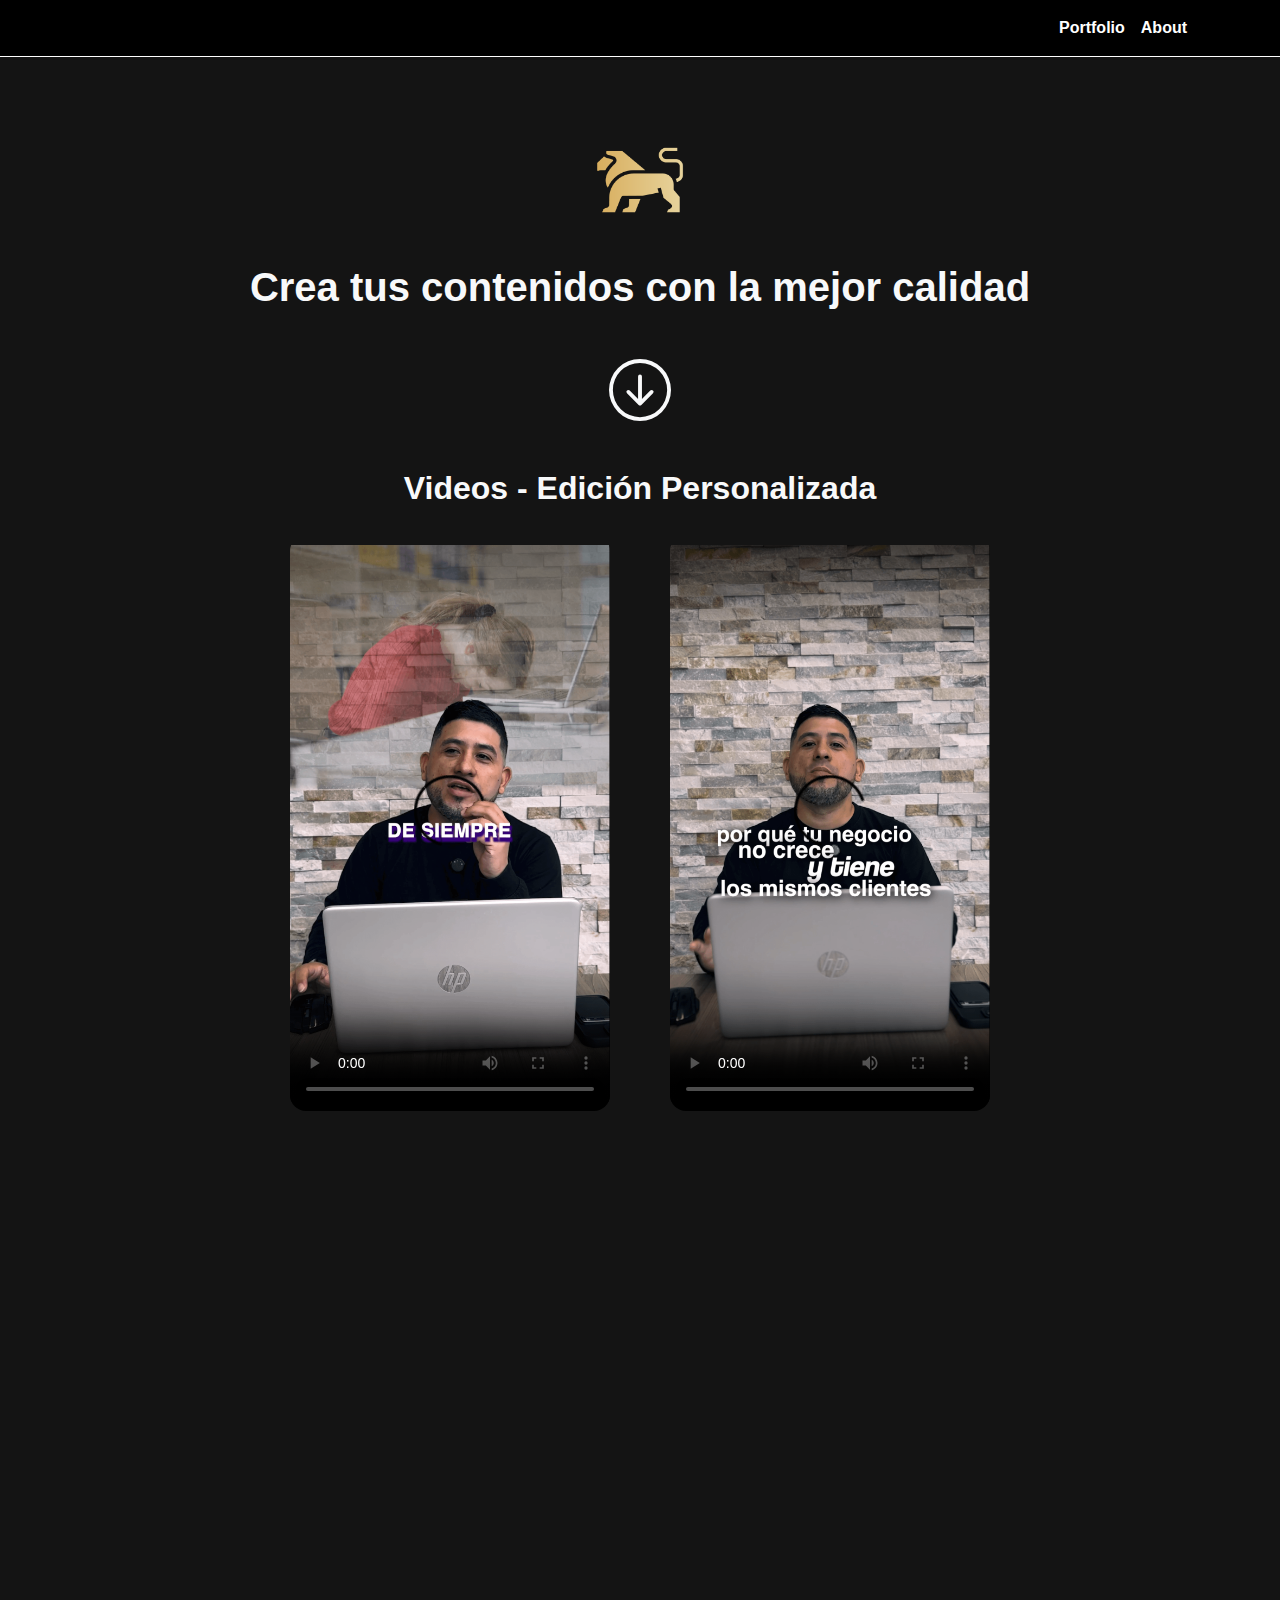
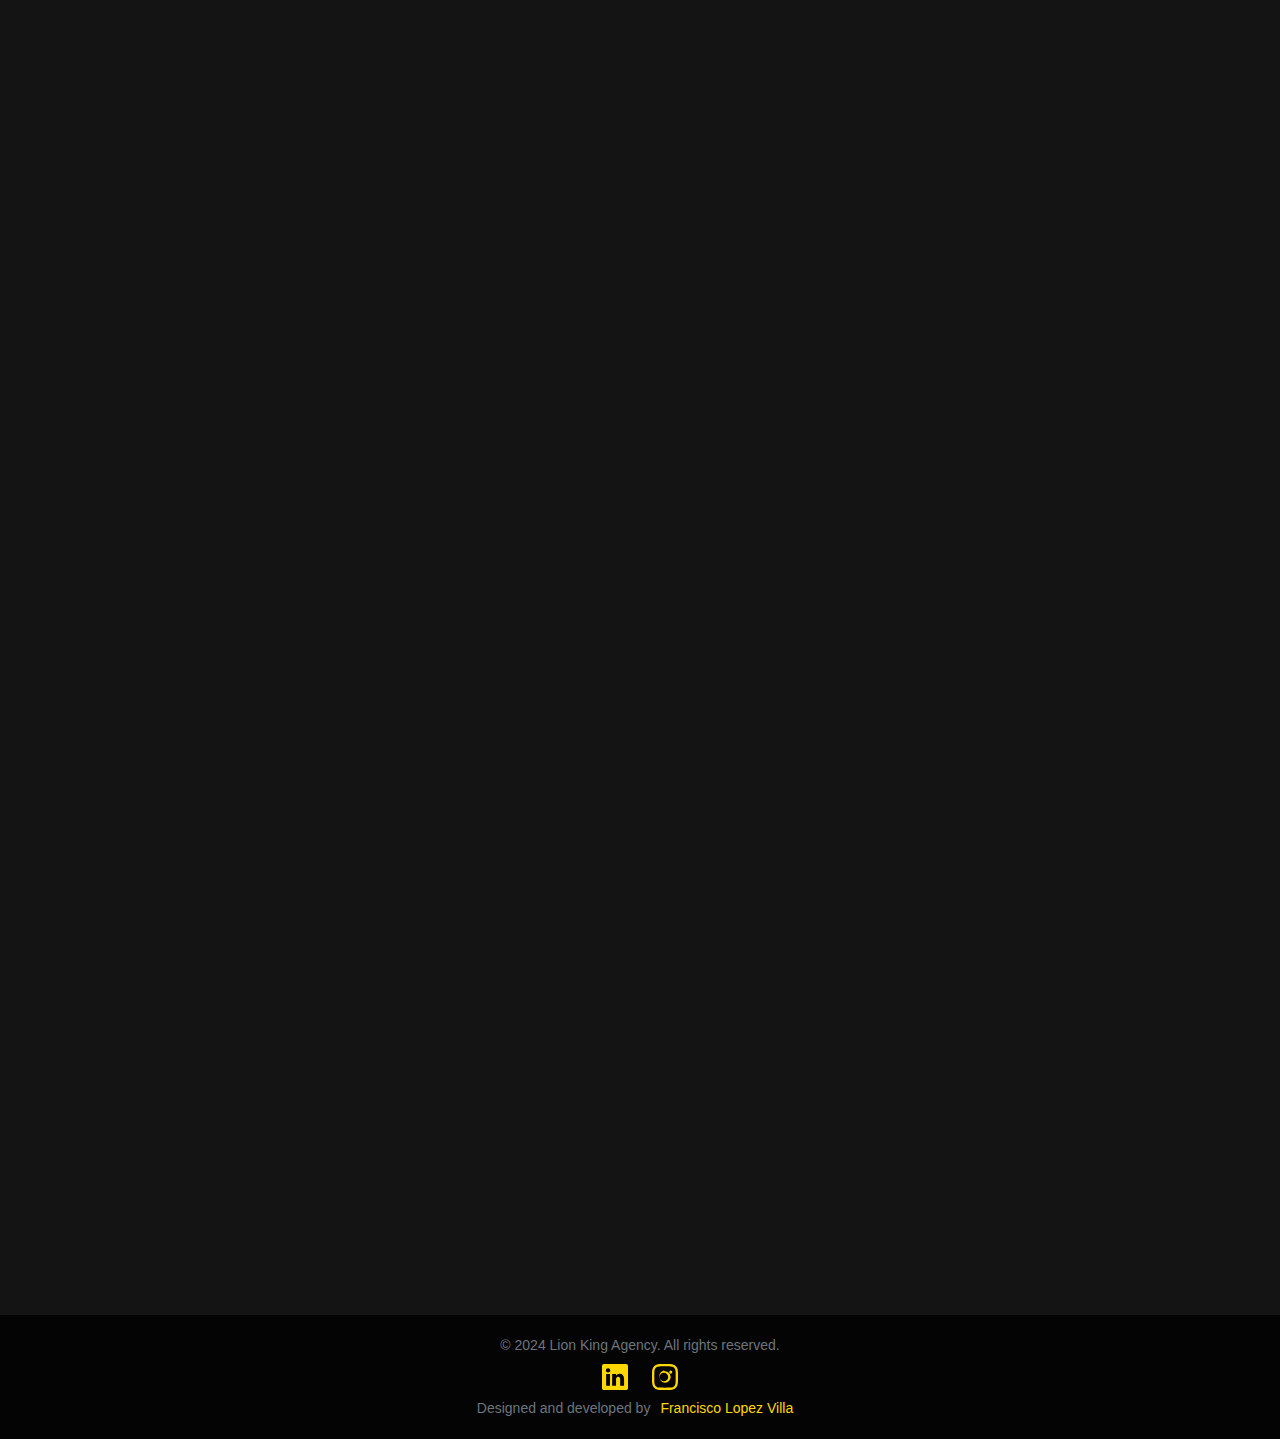
==== commit 718f50ed: "removed grow logo" ====
--- a/index.html
+++ b/index.html
@@ -34,7 +34,6 @@
         <div class="text-center mt-5 mb-5"> 
             <div class="d-flex justify-content-center align-items-center mb-2">
                 <img src="Lion_Company_Logo_Transparente.png" class="img-fluid mx-2" style="width: 150px;" alt="Lion Company Logo">
-                <img src="IMG_5358-removebg.png" class="img-fluid mx-2" style="width: 150px;" alt="Lion Company Logo">
             </div>            
             <h1 class="font-weight-bold mb-5">Crea tus contenidos con la mejor calidad</h1> 
             <svg xmlns="http://www.w3.org/2000/svg" width="62" height="62" fill="currentColor" class="bi bi-arrow-down-circle bounce" viewBox="0 0 16 16">
